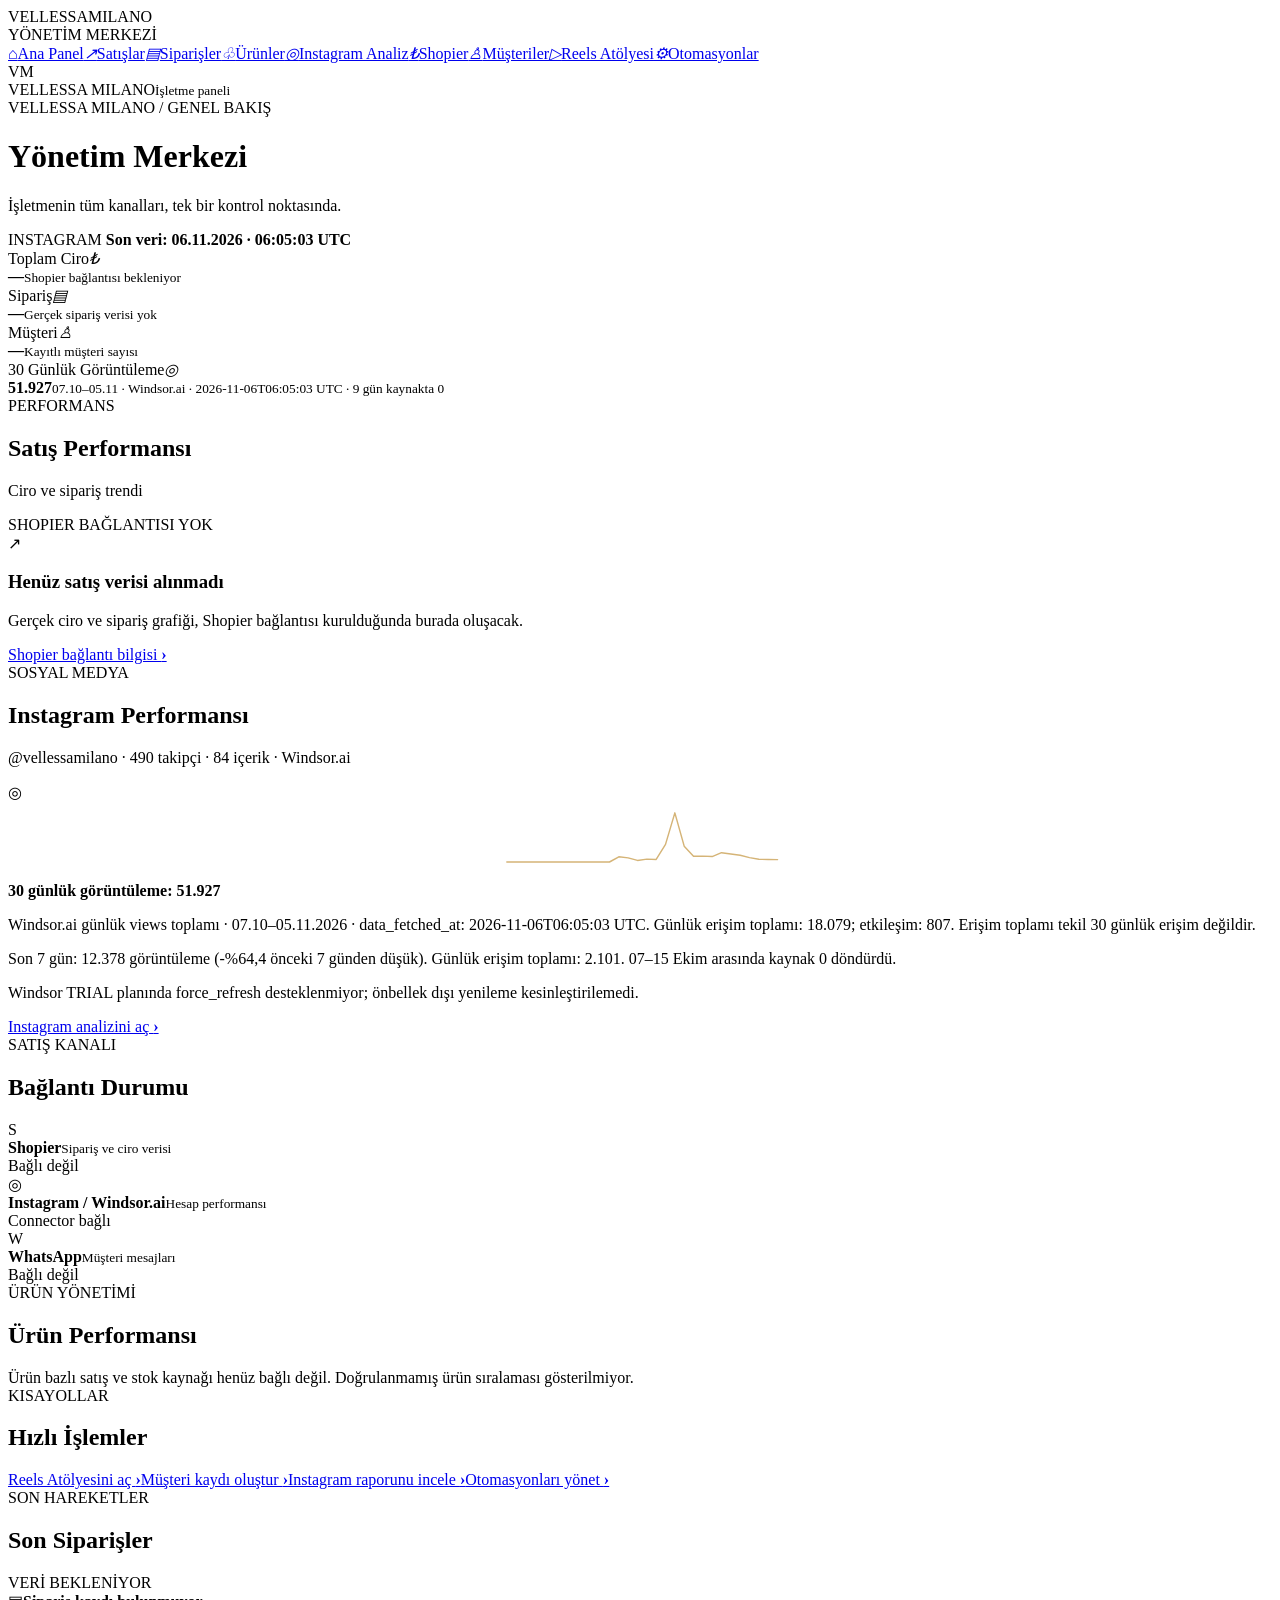
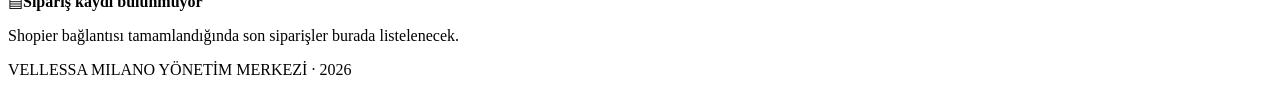
==== index.html @ 4fe494a6 "Instagram 30 günlük verileri ve ana panel grafiğini güncelle" ====
<!doctype html>
<html lang="tr"><head><meta charset="utf-8"><meta name="viewport" content="width=device-width,initial-scale=1"><title>Vellessa Milano | Yönetim Merkezi</title><link rel="stylesheet" href="/vellessa-yonetim-merkezi/styles.css?v=20261103-2"></head>
<body>
<aside class="sidebar"><div class="brand">VELLESSA<span>MILANO</span></div><div class="side-label">YÖNETİM MERKEZİ</div><nav>
<a class="active" href="index.html"><i>⌂</i>Ana Panel</a><a href="#sales"><i>↗</i>Satışlar</a><a href="#orders"><i>▤</i>Siparişler</a><a href="#products"><i>♧</i>Ürünler</a><a href="analytics.html"><i>◎</i>Instagram Analiz</a><a href="#shopier"><i>₺</i>Shopier</a><a href="musteri-takip.html"><i>♙</i>Müşteriler</a><a href="reels.html"><i>▷</i>Reels Atölyesi</a><a href="automation.html"><i>⚙</i>Otomasyonlar</a></nav><div class="sidebar-bottom"><div class="mini-mark">VM</div><span>VELLESSA MILANO<small>İşletme paneli</small></span></div></aside>
<main class="main"><header class="topbar"><div><div class="eyebrow">VELLESSA MILANO / GENEL BAKIŞ</div><h1>Yönetim Merkezi</h1><p>İşletmenin tüm kanalları, tek bir kontrol noktasında.</p></div><div class="date-pill"><span class="live-dot"></span> INSTAGRAM <b>Son veri: 06.11.2026 · 06:05:03 UTC</b></div></header>
<section class="metric-grid"><article class="metric"><div class="metric-head"><span>Toplam Ciro</span><i>₺</i></div><strong>—</strong><small>Shopier bağlantısı bekleniyor</small></article><article class="metric"><div class="metric-head"><span>Sipariş</span><i>▤</i></div><strong>—</strong><small>Gerçek sipariş verisi yok</small></article><article class="metric"><div class="metric-head"><span>Müşteri</span><i>♙</i></div><strong>—</strong><small>Kayıtlı müşteri sayısı</small></article><article class="metric"><div class="metric-head"><span>30 Günlük Görüntüleme</span><i>◎</i></div><strong>51.927</strong><small>07.10–05.11 · Windsor.ai · 2026-11-06T06:05:03 UTC · 9 gün kaynakta 0</small></article></section>
<section class="content-grid"><article class="surface sales-card" id="sales"><div class="surface-title"><div><span class="eyebrow">PERFORMANS</span><h2>Satış Performansı</h2><p>Ciro ve sipariş trendi</p></div><span class="tag">SHOPIER BAĞLANTISI YOK</span></div><div class="chart-empty"><div class="chart-icon">↗</div><h3>Henüz satış verisi alınmadı</h3><p>Gerçek ciro ve sipariş grafiği, Shopier bağlantısı kurulduğunda burada oluşacak.</p><a class="gold-button" href="#shopier">Shopier bağlantı bilgisi <b>›</b></a></div></article>
<article class="surface insta-card"><div class="surface-title"><div><span class="eyebrow">SOSYAL MEDYA</span><h2>Instagram Performansı</h2><p>@vellessamilano · 490 takipçi · 84 içerik · Windsor.ai</p></div><span class="insta-mark">◎</span></div><div class="insta-empty"><div class="sparkline-placeholder"><svg viewBox="0 0 800 210" role="img" aria-label="Son 30 gün günlük Instagram görüntüleme grafiği" style="width:100%;height:76px;overflow:visible"><polyline points="32.0,166.0 57.8,166.0 83.6,166.0 109.4,166.0 135.2,166.0 161.0,166.0 186.8,166.0 212.6,166.0 238.3,166.0 264.1,166.0 289.9,166.0 315.7,165.8 341.5,151.3 367.3,154.4 393.1,161.4 418.9,157.9 444.7,158.7 470.5,117.2 496.3,30.0 522.1,122.0 547.9,149.8 573.7,149.6 599.4,150.8 625.2,140.1 651.0,143.6 676.8,147.1 702.6,153.8 728.4,158.4 754.2,158.7 780.0,159.2" fill="none" stroke="#d5b477" stroke-width="4" stroke-linecap="round" stroke-linejoin="round"/></svg></div><strong>30 günlük görüntüleme: 51.927</strong><p>Windsor.ai günlük views toplamı · 07.10–05.11.2026 · data_fetched_at: 2026-11-06T06:05:03 UTC. Günlük erişim toplamı: 18.079; etkileşim: 807. Erişim toplamı tekil 30 günlük erişim değildir.</p><p>Son 7 gün: 12.378 görüntüleme (-%64,4 önceki 7 günden düşük). Günlük erişim toplamı: 2.101. 07–15 Ekim arasında kaynak 0 döndürdü.</p><p>Windsor TRIAL planında force_refresh desteklenmiyor; önbellek dışı yenileme kesinleştirilemedi.</p><a href="analytics.html">Instagram analizini aç <b>›</b></a></div></article></section>
<section class="lower-grid"><article class="surface" id="shopier"><div class="surface-title"><div><span class="eyebrow">SATIŞ KANALI</span><h2>Bağlantı Durumu</h2></div></div><div class="connection-row"><span class="channel-icon">S</span><div><b>Shopier</b><small>Sipariş ve ciro verisi</small></div><span class="status pending">Bağlı değil</span></div><div class="connection-row"><span class="channel-icon instagram">◎</span><div><b>Instagram / Windsor.ai</b><small>Hesap performansı</small></div><span class="status connected">Connector bağlı</span></div><div class="connection-row"><span class="channel-icon">W</span><div><b>WhatsApp</b><small>Müşteri mesajları</small></div><span class="status pending">Bağlı değil</span></div></article>
<article class="surface" id="products"><div class="surface-title"><div><span class="eyebrow">ÜRÜN YÖNETİMİ</span><h2>Ürün Performansı</h2></div></div><div class="empty-inline">Ürün bazlı satış ve stok kaynağı henüz bağlı değil. Doğrulanmamış ürün sıralaması gösterilmiyor.</div></article>
<article class="surface quick-actions"><div class="surface-title"><div><span class="eyebrow">KISAYOLLAR</span><h2>Hızlı İşlemler</h2></div></div><a href="reels.html">Reels Atölyesini aç <b>›</b></a><a href="musteri-takip.html">Müşteri kaydı oluştur <b>›</b></a><a href="analytics.html">Instagram raporunu incele <b>›</b></a><a href="automation.html">Otomasyonları yönet <b>›</b></a></article></section>
<section class="surface orders" id="orders"><div class="surface-title"><div><span class="eyebrow">SON HAREKETLER</span><h2>Son Siparişler</h2></div><span class="tag">VERİ BEKLENİYOR</span></div><div class="orders-empty"><span>▤</span><b>Sipariş kaydı bulunmuyor</b><p>Shopier bağlantısı tamamlandığında son siparişler burada listelenecek.</p></div></section>
<footer>VELLESSA MILANO <span>YÖNETİM MERKEZİ · 2026</span></footer></main></body></html>
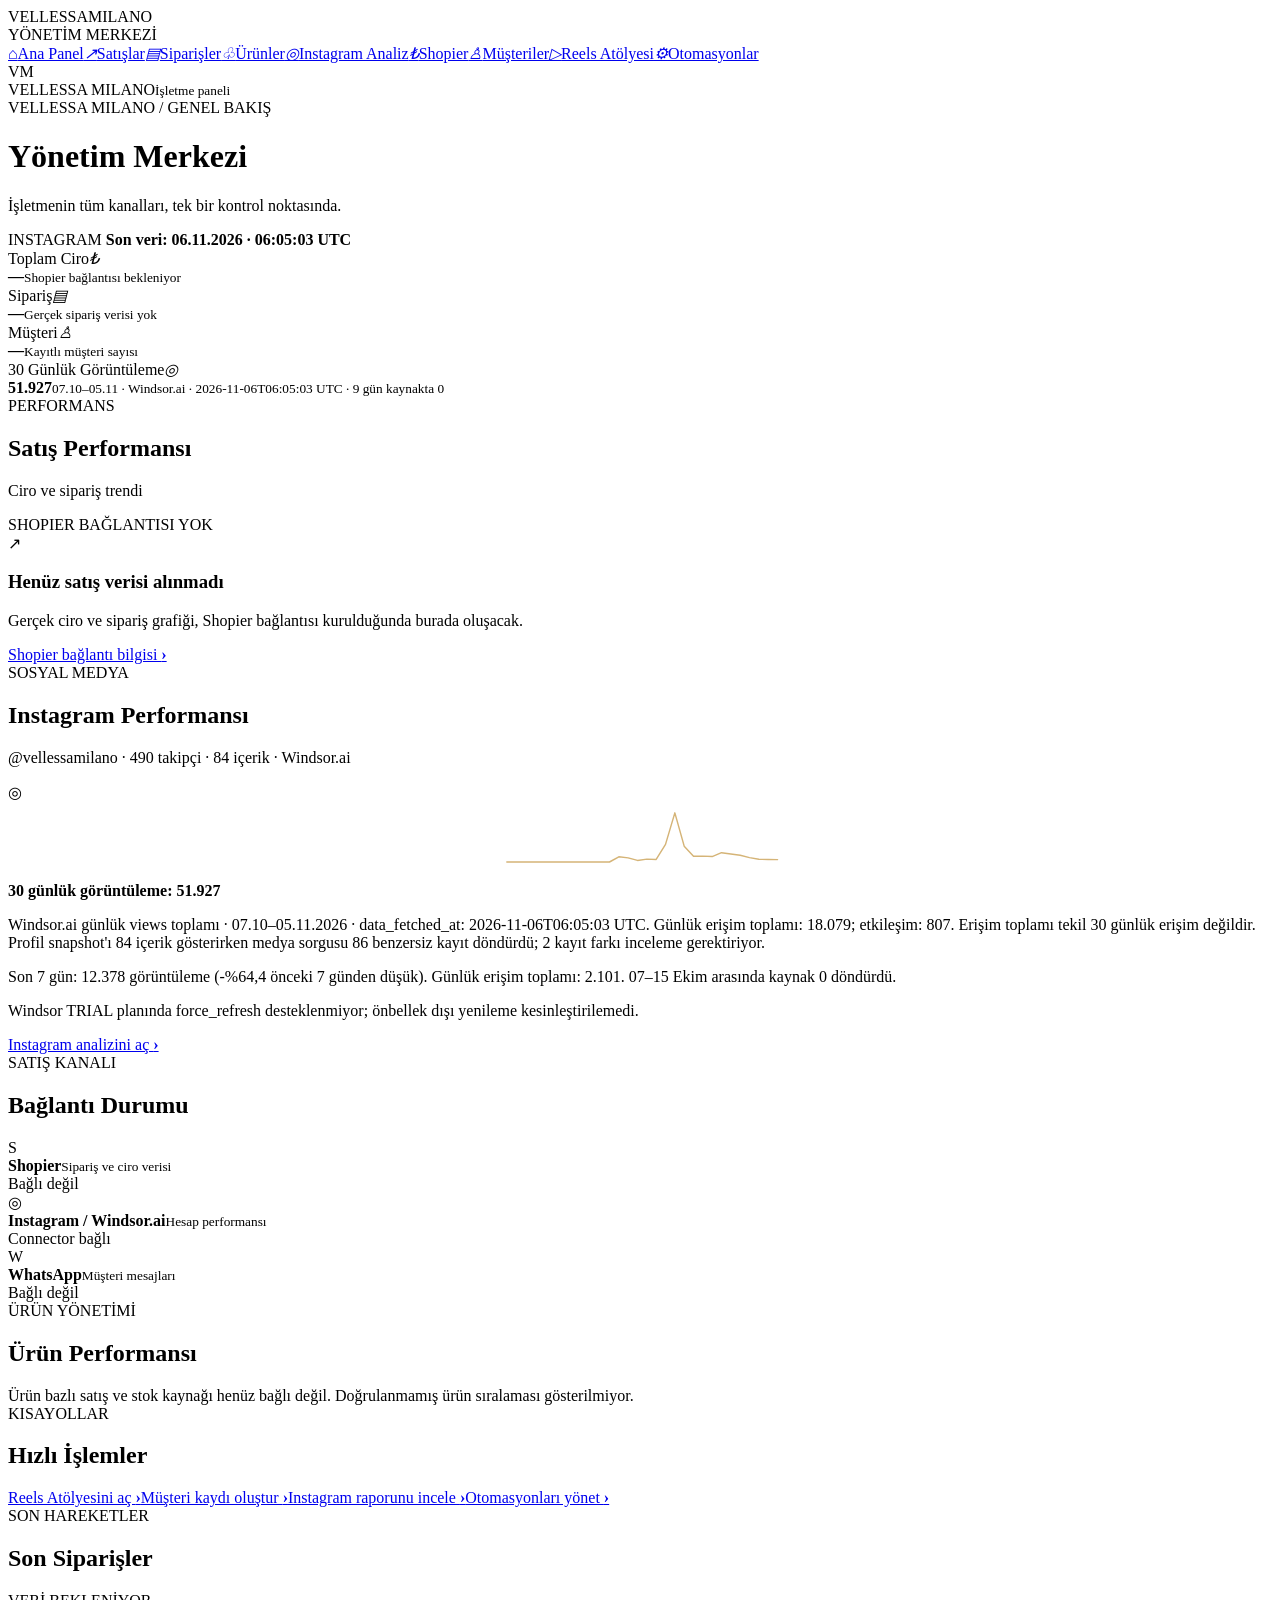
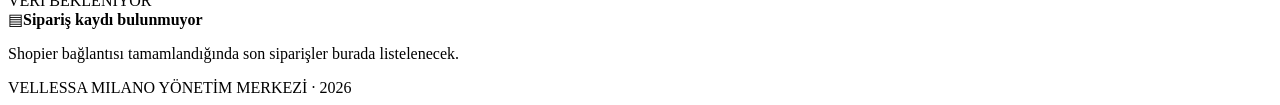
==== commit 1bd11833: "Panelde Instagram medya kapsamı uyarısını ekle" ====
--- a/index.html
+++ b/index.html
@@ -6,7 +6,7 @@
 <main class="main"><header class="topbar"><div><div class="eyebrow">VELLESSA MILANO / GENEL BAKIŞ</div><h1>Yönetim Merkezi</h1><p>İşletmenin tüm kanalları, tek bir kontrol noktasında.</p></div><div class="date-pill"><span class="live-dot"></span> INSTAGRAM <b>Son veri: 06.11.2026 · 06:05:03 UTC</b></div></header>
 <section class="metric-grid"><article class="metric"><div class="metric-head"><span>Toplam Ciro</span><i>₺</i></div><strong>—</strong><small>Shopier bağlantısı bekleniyor</small></article><article class="metric"><div class="metric-head"><span>Sipariş</span><i>▤</i></div><strong>—</strong><small>Gerçek sipariş verisi yok</small></article><article class="metric"><div class="metric-head"><span>Müşteri</span><i>♙</i></div><strong>—</strong><small>Kayıtlı müşteri sayısı</small></article><article class="metric"><div class="metric-head"><span>30 Günlük Görüntüleme</span><i>◎</i></div><strong>51.927</strong><small>07.10–05.11 · Windsor.ai · 2026-11-06T06:05:03 UTC · 9 gün kaynakta 0</small></article></section>
 <section class="content-grid"><article class="surface sales-card" id="sales"><div class="surface-title"><div><span class="eyebrow">PERFORMANS</span><h2>Satış Performansı</h2><p>Ciro ve sipariş trendi</p></div><span class="tag">SHOPIER BAĞLANTISI YOK</span></div><div class="chart-empty"><div class="chart-icon">↗</div><h3>Henüz satış verisi alınmadı</h3><p>Gerçek ciro ve sipariş grafiği, Shopier bağlantısı kurulduğunda burada oluşacak.</p><a class="gold-button" href="#shopier">Shopier bağlantı bilgisi <b>›</b></a></div></article>
-<article class="surface insta-card"><div class="surface-title"><div><span class="eyebrow">SOSYAL MEDYA</span><h2>Instagram Performansı</h2><p>@vellessamilano · 490 takipçi · 84 içerik · Windsor.ai</p></div><span class="insta-mark">◎</span></div><div class="insta-empty"><div class="sparkline-placeholder"><svg viewBox="0 0 800 210" role="img" aria-label="Son 30 gün günlük Instagram görüntüleme grafiği" style="width:100%;height:76px;overflow:visible"><polyline points="32.0,166.0 57.8,166.0 83.6,166.0 109.4,166.0 135.2,166.0 161.0,166.0 186.8,166.0 212.6,166.0 238.3,166.0 264.1,166.0 289.9,166.0 315.7,165.8 341.5,151.3 367.3,154.4 393.1,161.4 418.9,157.9 444.7,158.7 470.5,117.2 496.3,30.0 522.1,122.0 547.9,149.8 573.7,149.6 599.4,150.8 625.2,140.1 651.0,143.6 676.8,147.1 702.6,153.8 728.4,158.4 754.2,158.7 780.0,159.2" fill="none" stroke="#d5b477" stroke-width="4" stroke-linecap="round" stroke-linejoin="round"/></svg></div><strong>30 günlük görüntüleme: 51.927</strong><p>Windsor.ai günlük views toplamı · 07.10–05.11.2026 · data_fetched_at: 2026-11-06T06:05:03 UTC. Günlük erişim toplamı: 18.079; etkileşim: 807. Erişim toplamı tekil 30 günlük erişim değildir.</p><p>Son 7 gün: 12.378 görüntüleme (-%64,4 önceki 7 günden düşük). Günlük erişim toplamı: 2.101. 07–15 Ekim arasında kaynak 0 döndürdü.</p><p>Windsor TRIAL planında force_refresh desteklenmiyor; önbellek dışı yenileme kesinleştirilemedi.</p><a href="analytics.html">Instagram analizini aç <b>›</b></a></div></article></section>
+<article class="surface insta-card"><div class="surface-title"><div><span class="eyebrow">SOSYAL MEDYA</span><h2>Instagram Performansı</h2><p>@vellessamilano · 490 takipçi · 84 içerik · Windsor.ai</p></div><span class="insta-mark">◎</span></div><div class="insta-empty"><div class="sparkline-placeholder"><svg viewBox="0 0 800 210" role="img" aria-label="Son 30 gün günlük Instagram görüntüleme grafiği" style="width:100%;height:76px;overflow:visible"><polyline points="32.0,166.0 57.8,166.0 83.6,166.0 109.4,166.0 135.2,166.0 161.0,166.0 186.8,166.0 212.6,166.0 238.3,166.0 264.1,166.0 289.9,166.0 315.7,165.8 341.5,151.3 367.3,154.4 393.1,161.4 418.9,157.9 444.7,158.7 470.5,117.2 496.3,30.0 522.1,122.0 547.9,149.8 573.7,149.6 599.4,150.8 625.2,140.1 651.0,143.6 676.8,147.1 702.6,153.8 728.4,158.4 754.2,158.7 780.0,159.2" fill="none" stroke="#d5b477" stroke-width="4" stroke-linecap="round" stroke-linejoin="round"/></svg></div><strong>30 günlük görüntüleme: 51.927</strong><p>Windsor.ai günlük views toplamı · 07.10–05.11.2026 · data_fetched_at: 2026-11-06T06:05:03 UTC. Günlük erişim toplamı: 18.079; etkileşim: 807. Erişim toplamı tekil 30 günlük erişim değildir. Profil snapshot'ı 84 içerik gösterirken medya sorgusu 86 benzersiz kayıt döndürdü; 2 kayıt farkı inceleme gerektiriyor.</p><p>Son 7 gün: 12.378 görüntüleme (-%64,4 önceki 7 günden düşük). Günlük erişim toplamı: 2.101. 07–15 Ekim arasında kaynak 0 döndürdü.</p><p>Windsor TRIAL planında force_refresh desteklenmiyor; önbellek dışı yenileme kesinleştirilemedi.</p><a href="analytics.html">Instagram analizini aç <b>›</b></a></div></article></section>
 <section class="lower-grid"><article class="surface" id="shopier"><div class="surface-title"><div><span class="eyebrow">SATIŞ KANALI</span><h2>Bağlantı Durumu</h2></div></div><div class="connection-row"><span class="channel-icon">S</span><div><b>Shopier</b><small>Sipariş ve ciro verisi</small></div><span class="status pending">Bağlı değil</span></div><div class="connection-row"><span class="channel-icon instagram">◎</span><div><b>Instagram / Windsor.ai</b><small>Hesap performansı</small></div><span class="status connected">Connector bağlı</span></div><div class="connection-row"><span class="channel-icon">W</span><div><b>WhatsApp</b><small>Müşteri mesajları</small></div><span class="status pending">Bağlı değil</span></div></article>
 <article class="surface" id="products"><div class="surface-title"><div><span class="eyebrow">ÜRÜN YÖNETİMİ</span><h2>Ürün Performansı</h2></div></div><div class="empty-inline">Ürün bazlı satış ve stok kaynağı henüz bağlı değil. Doğrulanmamış ürün sıralaması gösterilmiyor.</div></article>
 <article class="surface quick-actions"><div class="surface-title"><div><span class="eyebrow">KISAYOLLAR</span><h2>Hızlı İşlemler</h2></div></div><a href="reels.html">Reels Atölyesini aç <b>›</b></a><a href="musteri-takip.html">Müşteri kaydı oluştur <b>›</b></a><a href="analytics.html">Instagram raporunu incele <b>›</b></a><a href="automation.html">Otomasyonları yönet <b>›</b></a></article></section>
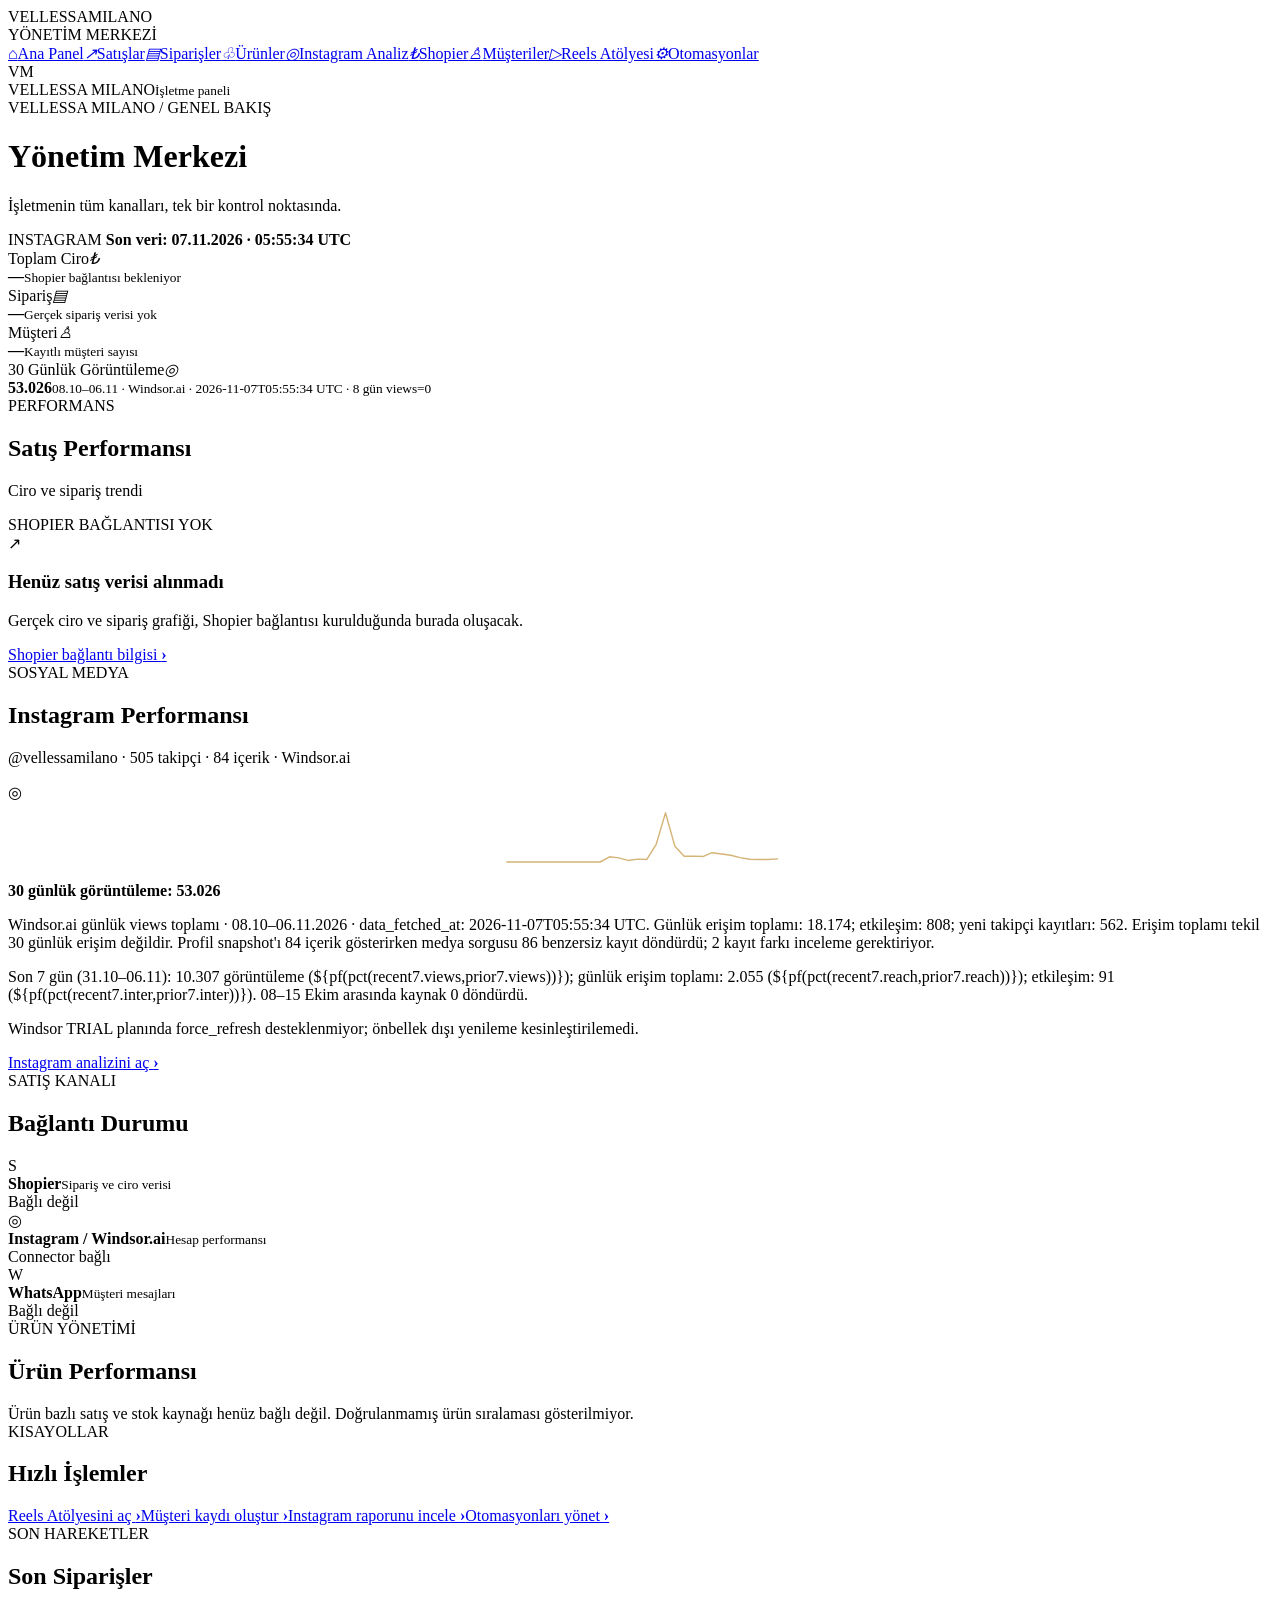
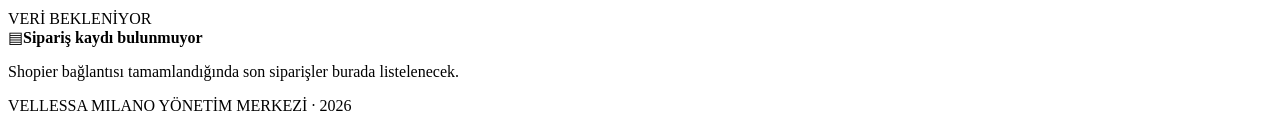
==== commit e6762187: "Güncelle Instagram 30 günlük gerçek seri ve KPI 2026-11-07" ====
--- a/index.html
+++ b/index.html
@@ -3,10 +3,10 @@
 <body>
 <aside class="sidebar"><div class="brand">VELLESSA<span>MILANO</span></div><div class="side-label">YÖNETİM MERKEZİ</div><nav>
 <a class="active" href="index.html"><i>⌂</i>Ana Panel</a><a href="#sales"><i>↗</i>Satışlar</a><a href="#orders"><i>▤</i>Siparişler</a><a href="#products"><i>♧</i>Ürünler</a><a href="analytics.html"><i>◎</i>Instagram Analiz</a><a href="#shopier"><i>₺</i>Shopier</a><a href="musteri-takip.html"><i>♙</i>Müşteriler</a><a href="reels.html"><i>▷</i>Reels Atölyesi</a><a href="automation.html"><i>⚙</i>Otomasyonlar</a></nav><div class="sidebar-bottom"><div class="mini-mark">VM</div><span>VELLESSA MILANO<small>İşletme paneli</small></span></div></aside>
-<main class="main"><header class="topbar"><div><div class="eyebrow">VELLESSA MILANO / GENEL BAKIŞ</div><h1>Yönetim Merkezi</h1><p>İşletmenin tüm kanalları, tek bir kontrol noktasında.</p></div><div class="date-pill"><span class="live-dot"></span> INSTAGRAM <b>Son veri: 06.11.2026 · 06:05:03 UTC</b></div></header>
-<section class="metric-grid"><article class="metric"><div class="metric-head"><span>Toplam Ciro</span><i>₺</i></div><strong>—</strong><small>Shopier bağlantısı bekleniyor</small></article><article class="metric"><div class="metric-head"><span>Sipariş</span><i>▤</i></div><strong>—</strong><small>Gerçek sipariş verisi yok</small></article><article class="metric"><div class="metric-head"><span>Müşteri</span><i>♙</i></div><strong>—</strong><small>Kayıtlı müşteri sayısı</small></article><article class="metric"><div class="metric-head"><span>30 Günlük Görüntüleme</span><i>◎</i></div><strong>51.927</strong><small>07.10–05.11 · Windsor.ai · 2026-11-06T06:05:03 UTC · 9 gün kaynakta 0</small></article></section>
+<main class="main"><header class="topbar"><div><div class="eyebrow">VELLESSA MILANO / GENEL BAKIŞ</div><h1>Yönetim Merkezi</h1><p>İşletmenin tüm kanalları, tek bir kontrol noktasında.</p></div><div class="date-pill"><span class="live-dot"></span> INSTAGRAM <b>Son veri: 07.11.2026 · 05:55:34 UTC</b></div></header>
+<section class="metric-grid"><article class="metric"><div class="metric-head"><span>Toplam Ciro</span><i>₺</i></div><strong>—</strong><small>Shopier bağlantısı bekleniyor</small></article><article class="metric"><div class="metric-head"><span>Sipariş</span><i>▤</i></div><strong>—</strong><small>Gerçek sipariş verisi yok</small></article><article class="metric"><div class="metric-head"><span>Müşteri</span><i>♙</i></div><strong>—</strong><small>Kayıtlı müşteri sayısı</small></article><article class="metric"><div class="metric-head"><span>30 Günlük Görüntüleme</span><i>◎</i></div><strong>53.026</strong><small>08.10–06.11 · Windsor.ai · 2026-11-07T05:55:34 UTC · 8 gün views=0</small></article></section>
 <section class="content-grid"><article class="surface sales-card" id="sales"><div class="surface-title"><div><span class="eyebrow">PERFORMANS</span><h2>Satış Performansı</h2><p>Ciro ve sipariş trendi</p></div><span class="tag">SHOPIER BAĞLANTISI YOK</span></div><div class="chart-empty"><div class="chart-icon">↗</div><h3>Henüz satış verisi alınmadı</h3><p>Gerçek ciro ve sipariş grafiği, Shopier bağlantısı kurulduğunda burada oluşacak.</p><a class="gold-button" href="#shopier">Shopier bağlantı bilgisi <b>›</b></a></div></article>
-<article class="surface insta-card"><div class="surface-title"><div><span class="eyebrow">SOSYAL MEDYA</span><h2>Instagram Performansı</h2><p>@vellessamilano · 490 takipçi · 84 içerik · Windsor.ai</p></div><span class="insta-mark">◎</span></div><div class="insta-empty"><div class="sparkline-placeholder"><svg viewBox="0 0 800 210" role="img" aria-label="Son 30 gün günlük Instagram görüntüleme grafiği" style="width:100%;height:76px;overflow:visible"><polyline points="32.0,166.0 57.8,166.0 83.6,166.0 109.4,166.0 135.2,166.0 161.0,166.0 186.8,166.0 212.6,166.0 238.3,166.0 264.1,166.0 289.9,166.0 315.7,165.8 341.5,151.3 367.3,154.4 393.1,161.4 418.9,157.9 444.7,158.7 470.5,117.2 496.3,30.0 522.1,122.0 547.9,149.8 573.7,149.6 599.4,150.8 625.2,140.1 651.0,143.6 676.8,147.1 702.6,153.8 728.4,158.4 754.2,158.7 780.0,159.2" fill="none" stroke="#d5b477" stroke-width="4" stroke-linecap="round" stroke-linejoin="round"/></svg></div><strong>30 günlük görüntüleme: 51.927</strong><p>Windsor.ai günlük views toplamı · 07.10–05.11.2026 · data_fetched_at: 2026-11-06T06:05:03 UTC. Günlük erişim toplamı: 18.079; etkileşim: 807. Erişim toplamı tekil 30 günlük erişim değildir. Profil snapshot'ı 84 içerik gösterirken medya sorgusu 86 benzersiz kayıt döndürdü; 2 kayıt farkı inceleme gerektiriyor.</p><p>Son 7 gün: 12.378 görüntüleme (-%64,4 önceki 7 günden düşük). Günlük erişim toplamı: 2.101. 07–15 Ekim arasında kaynak 0 döndürdü.</p><p>Windsor TRIAL planında force_refresh desteklenmiyor; önbellek dışı yenileme kesinleştirilemedi.</p><a href="analytics.html">Instagram analizini aç <b>›</b></a></div></article></section>
+<article class="surface insta-card"><div class="surface-title"><div><span class="eyebrow">SOSYAL MEDYA</span><h2>Instagram Performansı</h2><p>@vellessamilano · 505 takipçi · 84 içerik · Windsor.ai</p></div><span class="insta-mark">◎</span></div><div class="insta-empty"><div class="sparkline-placeholder"><svg viewBox="0 0 800 210" role="img" aria-label="Son 30 gün günlük Instagram görüntüleme grafiği" style="width:100%;height:76px;overflow:visible"><polyline points="32.0,166.0 57.8,166.0 83.6,166.0 109.4,166.0 135.2,166.0 161.0,166.0 186.8,166.0 212.6,166.0 238.3,166.0 264.1,166.0 289.9,165.8 315.7,151.3 341.5,154.4 367.3,161.4 393.1,157.9 418.9,158.7 444.7,117.2 470.5,30.0 496.3,122.0 522.1,149.8 547.9,149.6 573.7,150.8 599.4,140.1 625.2,143.6 651.0,147.1 676.8,153.8 702.6,158.4 728.4,158.7 754.2,159.0 780.0,157.2" fill="none" stroke="#d5b477" stroke-width="4" stroke-linecap="round" stroke-linejoin="round"/></svg></div><strong>30 günlük görüntüleme: 53.026</strong><p>Windsor.ai günlük views toplamı · 08.10–06.11.2026 · data_fetched_at: 2026-11-07T05:55:34 UTC. Günlük erişim toplamı: 18.174; etkileşim: 808; yeni takipçi kayıtları: 562. Erişim toplamı tekil 30 günlük erişim değildir. Profil snapshot'ı 84 içerik gösterirken medya sorgusu 86 benzersiz kayıt döndürdü; 2 kayıt farkı inceleme gerektiriyor.</p><p>Son 7 gün (31.10–06.11): 10.307 görüntüleme (${pf(pct(recent7.views,prior7.views))}); günlük erişim toplamı: 2.055 (${pf(pct(recent7.reach,prior7.reach))}); etkileşim: 91 (${pf(pct(recent7.inter,prior7.inter))}). 08–15 Ekim arasında kaynak 0 döndürdü.</p><p>Windsor TRIAL planında force_refresh desteklenmiyor; önbellek dışı yenileme kesinleştirilemedi.</p><a href="analytics.html">Instagram analizini aç <b>›</b></a></div></article></section>
 <section class="lower-grid"><article class="surface" id="shopier"><div class="surface-title"><div><span class="eyebrow">SATIŞ KANALI</span><h2>Bağlantı Durumu</h2></div></div><div class="connection-row"><span class="channel-icon">S</span><div><b>Shopier</b><small>Sipariş ve ciro verisi</small></div><span class="status pending">Bağlı değil</span></div><div class="connection-row"><span class="channel-icon instagram">◎</span><div><b>Instagram / Windsor.ai</b><small>Hesap performansı</small></div><span class="status connected">Connector bağlı</span></div><div class="connection-row"><span class="channel-icon">W</span><div><b>WhatsApp</b><small>Müşteri mesajları</small></div><span class="status pending">Bağlı değil</span></div></article>
 <article class="surface" id="products"><div class="surface-title"><div><span class="eyebrow">ÜRÜN YÖNETİMİ</span><h2>Ürün Performansı</h2></div></div><div class="empty-inline">Ürün bazlı satış ve stok kaynağı henüz bağlı değil. Doğrulanmamış ürün sıralaması gösterilmiyor.</div></article>
 <article class="surface quick-actions"><div class="surface-title"><div><span class="eyebrow">KISAYOLLAR</span><h2>Hızlı İşlemler</h2></div></div><a href="reels.html">Reels Atölyesini aç <b>›</b></a><a href="musteri-takip.html">Müşteri kaydı oluştur <b>›</b></a><a href="analytics.html">Instagram raporunu incele <b>›</b></a><a href="automation.html">Otomasyonları yönet <b>›</b></a></article></section>
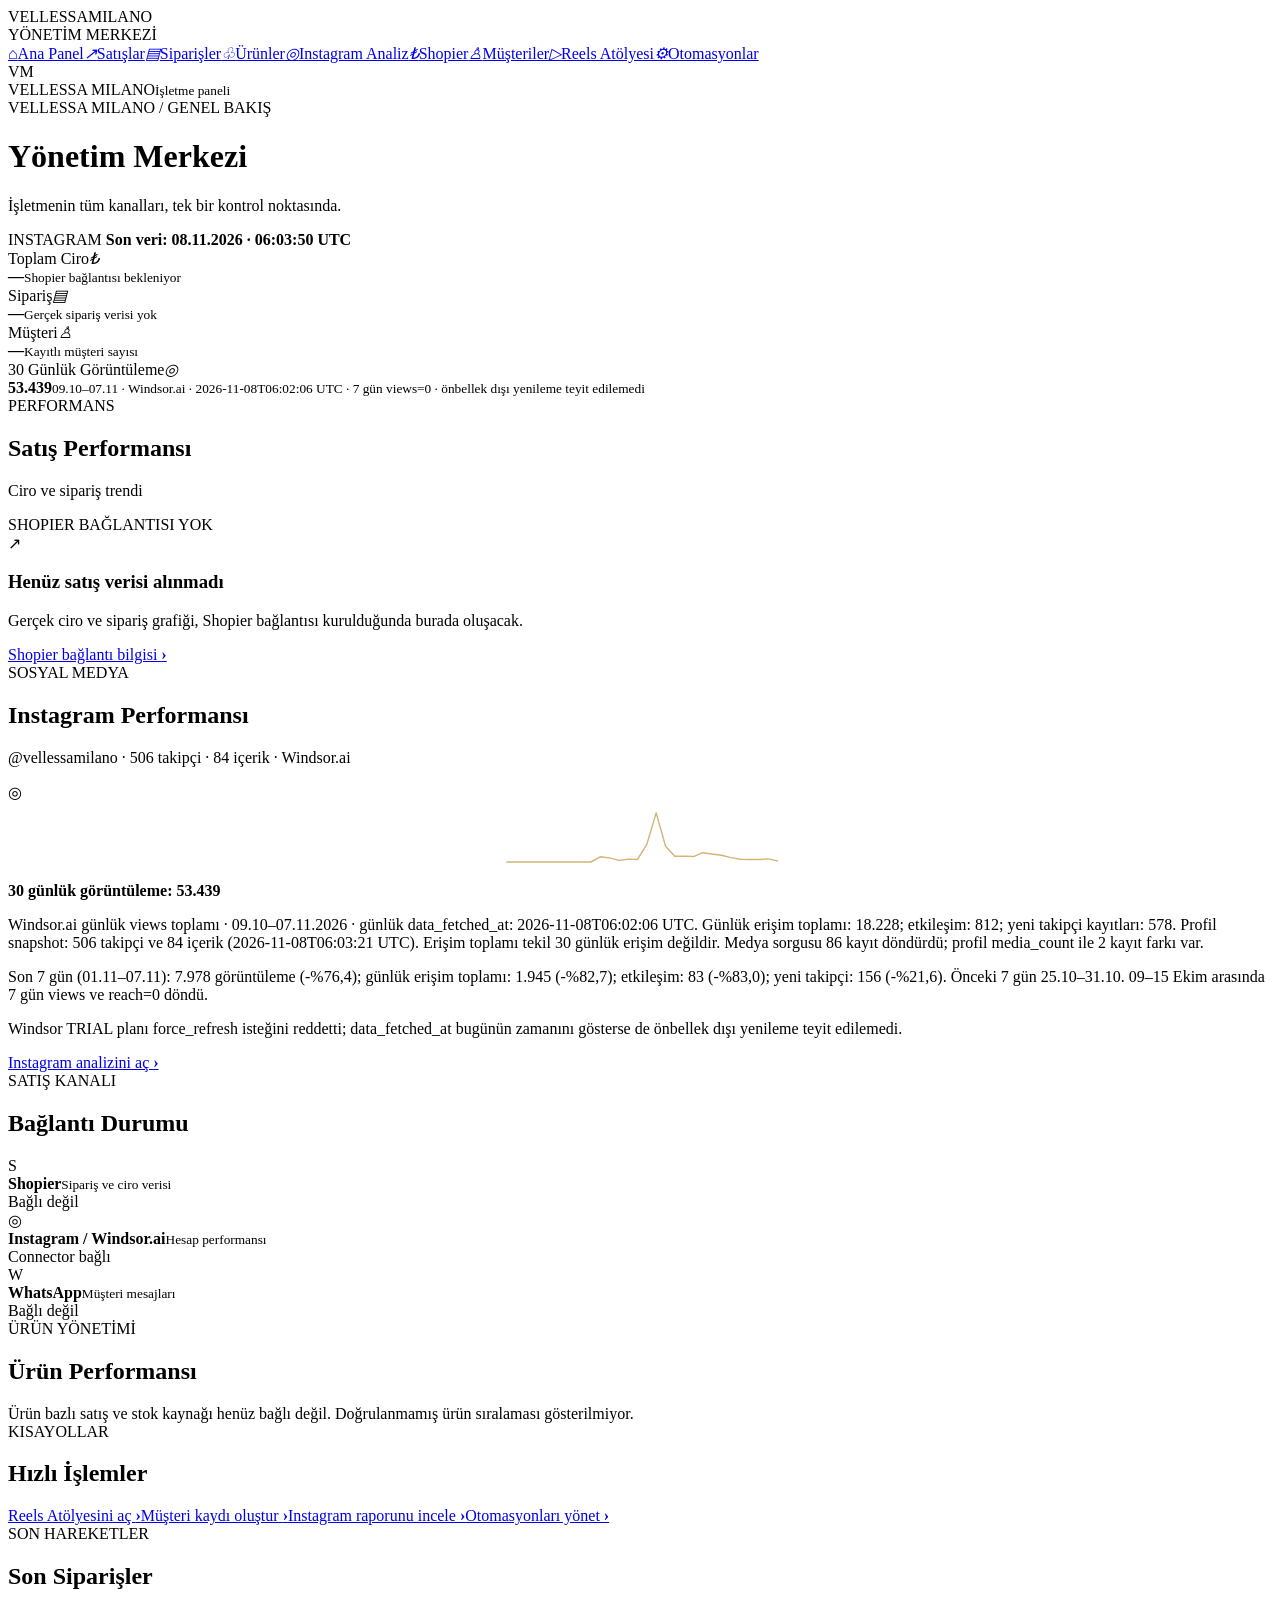
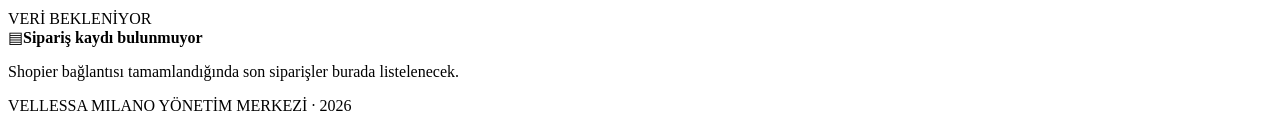
==== commit 4d8c67ef: "Instagram 30 günlük views KPI ve grafiğini 8 Kasım verisiyle güncelle" ====
--- a/index.html
+++ b/index.html
@@ -3,10 +3,10 @@
 <body>
 <aside class="sidebar"><div class="brand">VELLESSA<span>MILANO</span></div><div class="side-label">YÖNETİM MERKEZİ</div><nav>
 <a class="active" href="index.html"><i>⌂</i>Ana Panel</a><a href="#sales"><i>↗</i>Satışlar</a><a href="#orders"><i>▤</i>Siparişler</a><a href="#products"><i>♧</i>Ürünler</a><a href="analytics.html"><i>◎</i>Instagram Analiz</a><a href="#shopier"><i>₺</i>Shopier</a><a href="musteri-takip.html"><i>♙</i>Müşteriler</a><a href="reels.html"><i>▷</i>Reels Atölyesi</a><a href="automation.html"><i>⚙</i>Otomasyonlar</a></nav><div class="sidebar-bottom"><div class="mini-mark">VM</div><span>VELLESSA MILANO<small>İşletme paneli</small></span></div></aside>
-<main class="main"><header class="topbar"><div><div class="eyebrow">VELLESSA MILANO / GENEL BAKIŞ</div><h1>Yönetim Merkezi</h1><p>İşletmenin tüm kanalları, tek bir kontrol noktasında.</p></div><div class="date-pill"><span class="live-dot"></span> INSTAGRAM <b>Son veri: 07.11.2026 · 05:55:34 UTC</b></div></header>
-<section class="metric-grid"><article class="metric"><div class="metric-head"><span>Toplam Ciro</span><i>₺</i></div><strong>—</strong><small>Shopier bağlantısı bekleniyor</small></article><article class="metric"><div class="metric-head"><span>Sipariş</span><i>▤</i></div><strong>—</strong><small>Gerçek sipariş verisi yok</small></article><article class="metric"><div class="metric-head"><span>Müşteri</span><i>♙</i></div><strong>—</strong><small>Kayıtlı müşteri sayısı</small></article><article class="metric"><div class="metric-head"><span>30 Günlük Görüntüleme</span><i>◎</i></div><strong>53.026</strong><small>08.10–06.11 · Windsor.ai · 2026-11-07T05:55:34 UTC · 8 gün views=0</small></article></section>
+<main class="main"><header class="topbar"><div><div class="eyebrow">VELLESSA MILANO / GENEL BAKIŞ</div><h1>Yönetim Merkezi</h1><p>İşletmenin tüm kanalları, tek bir kontrol noktasında.</p></div><div class="date-pill"><span class="live-dot"></span> INSTAGRAM <b>Son veri: 08.11.2026 · 06:03:50 UTC</b></div></header>
+<section class="metric-grid"><article class="metric"><div class="metric-head"><span>Toplam Ciro</span><i>₺</i></div><strong>—</strong><small>Shopier bağlantısı bekleniyor</small></article><article class="metric"><div class="metric-head"><span>Sipariş</span><i>▤</i></div><strong>—</strong><small>Gerçek sipariş verisi yok</small></article><article class="metric"><div class="metric-head"><span>Müşteri</span><i>♙</i></div><strong>—</strong><small>Kayıtlı müşteri sayısı</small></article><article class="metric"><div class="metric-head"><span>30 Günlük Görüntüleme</span><i>◎</i></div><strong>53.439</strong><small>09.10–07.11 · Windsor.ai · 2026-11-08T06:02:06 UTC · 7 gün views=0 · önbellek dışı yenileme teyit edilemedi</small></article></section>
 <section class="content-grid"><article class="surface sales-card" id="sales"><div class="surface-title"><div><span class="eyebrow">PERFORMANS</span><h2>Satış Performansı</h2><p>Ciro ve sipariş trendi</p></div><span class="tag">SHOPIER BAĞLANTISI YOK</span></div><div class="chart-empty"><div class="chart-icon">↗</div><h3>Henüz satış verisi alınmadı</h3><p>Gerçek ciro ve sipariş grafiği, Shopier bağlantısı kurulduğunda burada oluşacak.</p><a class="gold-button" href="#shopier">Shopier bağlantı bilgisi <b>›</b></a></div></article>
-<article class="surface insta-card"><div class="surface-title"><div><span class="eyebrow">SOSYAL MEDYA</span><h2>Instagram Performansı</h2><p>@vellessamilano · 505 takipçi · 84 içerik · Windsor.ai</p></div><span class="insta-mark">◎</span></div><div class="insta-empty"><div class="sparkline-placeholder"><svg viewBox="0 0 800 210" role="img" aria-label="Son 30 gün günlük Instagram görüntüleme grafiği" style="width:100%;height:76px;overflow:visible"><polyline points="32.0,166.0 57.8,166.0 83.6,166.0 109.4,166.0 135.2,166.0 161.0,166.0 186.8,166.0 212.6,166.0 238.3,166.0 264.1,166.0 289.9,165.8 315.7,151.3 341.5,154.4 367.3,161.4 393.1,157.9 418.9,158.7 444.7,117.2 470.5,30.0 496.3,122.0 522.1,149.8 547.9,149.6 573.7,150.8 599.4,140.1 625.2,143.6 651.0,147.1 676.8,153.8 702.6,158.4 728.4,158.7 754.2,159.0 780.0,157.2" fill="none" stroke="#d5b477" stroke-width="4" stroke-linecap="round" stroke-linejoin="round"/></svg></div><strong>30 günlük görüntüleme: 53.026</strong><p>Windsor.ai günlük views toplamı · 08.10–06.11.2026 · data_fetched_at: 2026-11-07T05:55:34 UTC. Günlük erişim toplamı: 18.174; etkileşim: 808; yeni takipçi kayıtları: 562. Erişim toplamı tekil 30 günlük erişim değildir. Profil snapshot'ı 84 içerik gösterirken medya sorgusu 86 benzersiz kayıt döndürdü; 2 kayıt farkı inceleme gerektiriyor.</p><p>Son 7 gün (31.10–06.11): 10.307 görüntüleme (${pf(pct(recent7.views,prior7.views))}); günlük erişim toplamı: 2.055 (${pf(pct(recent7.reach,prior7.reach))}); etkileşim: 91 (${pf(pct(recent7.inter,prior7.inter))}). 08–15 Ekim arasında kaynak 0 döndürdü.</p><p>Windsor TRIAL planında force_refresh desteklenmiyor; önbellek dışı yenileme kesinleştirilemedi.</p><a href="analytics.html">Instagram analizini aç <b>›</b></a></div></article></section>
+<article class="surface insta-card"><div class="surface-title"><div><span class="eyebrow">SOSYAL MEDYA</span><h2>Instagram Performansı</h2><p>@vellessamilano · 506 takipçi · 84 içerik · Windsor.ai</p></div><span class="insta-mark">◎</span></div><div class="insta-empty"><div class="sparkline-placeholder"><svg viewBox="0 0 800 210" role="img" aria-label="Son 30 gün günlük Instagram görüntüleme grafiği" style="width:100%;height:76px;overflow:visible"><polyline points="32.0,166.0 57.8,166.0 83.6,166.0 109.4,166.0 135.2,166.0 161.0,166.0 186.8,166.0 212.6,166.0 238.3,166.0 264.1,165.8 289.9,151.3 315.7,154.4 341.5,161.4 367.3,157.9 393.1,158.7 418.9,117.2 444.7,30.0 470.5,122.0 496.3,149.8 522.1,149.6 547.9,150.8 573.7,140.1 599.4,143.6 625.2,147.1 651.0,153.8 676.8,158.4 702.6,158.7 728.4,159.0 754.2,157.2 780.0,162.7" fill="none" stroke="#d5b477" stroke-width="4" stroke-linecap="round" stroke-linejoin="round"/></svg></div><strong>30 günlük görüntüleme: 53.439</strong><p>Windsor.ai günlük views toplamı · 09.10–07.11.2026 · günlük data_fetched_at: 2026-11-08T06:02:06 UTC. Günlük erişim toplamı: 18.228; etkileşim: 812; yeni takipçi kayıtları: 578. Profil snapshot: 506 takipçi ve 84 içerik (2026-11-08T06:03:21 UTC). Erişim toplamı tekil 30 günlük erişim değildir. Medya sorgusu 86 kayıt döndürdü; profil media_count ile 2 kayıt farkı var.</p><p>Son 7 gün (01.11–07.11): 7.978 görüntüleme (-%76,4); günlük erişim toplamı: 1.945 (-%82,7); etkileşim: 83 (-%83,0); yeni takipçi: 156 (-%21,6). Önceki 7 gün 25.10–31.10. 09–15 Ekim arasında 7 gün views ve reach=0 döndü.</p><p>Windsor TRIAL planı force_refresh isteğini reddetti; data_fetched_at bugünün zamanını gösterse de önbellek dışı yenileme teyit edilemedi.</p><a href="analytics.html">Instagram analizini aç <b>›</b></a></div></article></section>
 <section class="lower-grid"><article class="surface" id="shopier"><div class="surface-title"><div><span class="eyebrow">SATIŞ KANALI</span><h2>Bağlantı Durumu</h2></div></div><div class="connection-row"><span class="channel-icon">S</span><div><b>Shopier</b><small>Sipariş ve ciro verisi</small></div><span class="status pending">Bağlı değil</span></div><div class="connection-row"><span class="channel-icon instagram">◎</span><div><b>Instagram / Windsor.ai</b><small>Hesap performansı</small></div><span class="status connected">Connector bağlı</span></div><div class="connection-row"><span class="channel-icon">W</span><div><b>WhatsApp</b><small>Müşteri mesajları</small></div><span class="status pending">Bağlı değil</span></div></article>
 <article class="surface" id="products"><div class="surface-title"><div><span class="eyebrow">ÜRÜN YÖNETİMİ</span><h2>Ürün Performansı</h2></div></div><div class="empty-inline">Ürün bazlı satış ve stok kaynağı henüz bağlı değil. Doğrulanmamış ürün sıralaması gösterilmiyor.</div></article>
 <article class="surface quick-actions"><div class="surface-title"><div><span class="eyebrow">KISAYOLLAR</span><h2>Hızlı İşlemler</h2></div></div><a href="reels.html">Reels Atölyesini aç <b>›</b></a><a href="musteri-takip.html">Müşteri kaydı oluştur <b>›</b></a><a href="analytics.html">Instagram raporunu incele <b>›</b></a><a href="automation.html">Otomasyonları yönet <b>›</b></a></article></section>
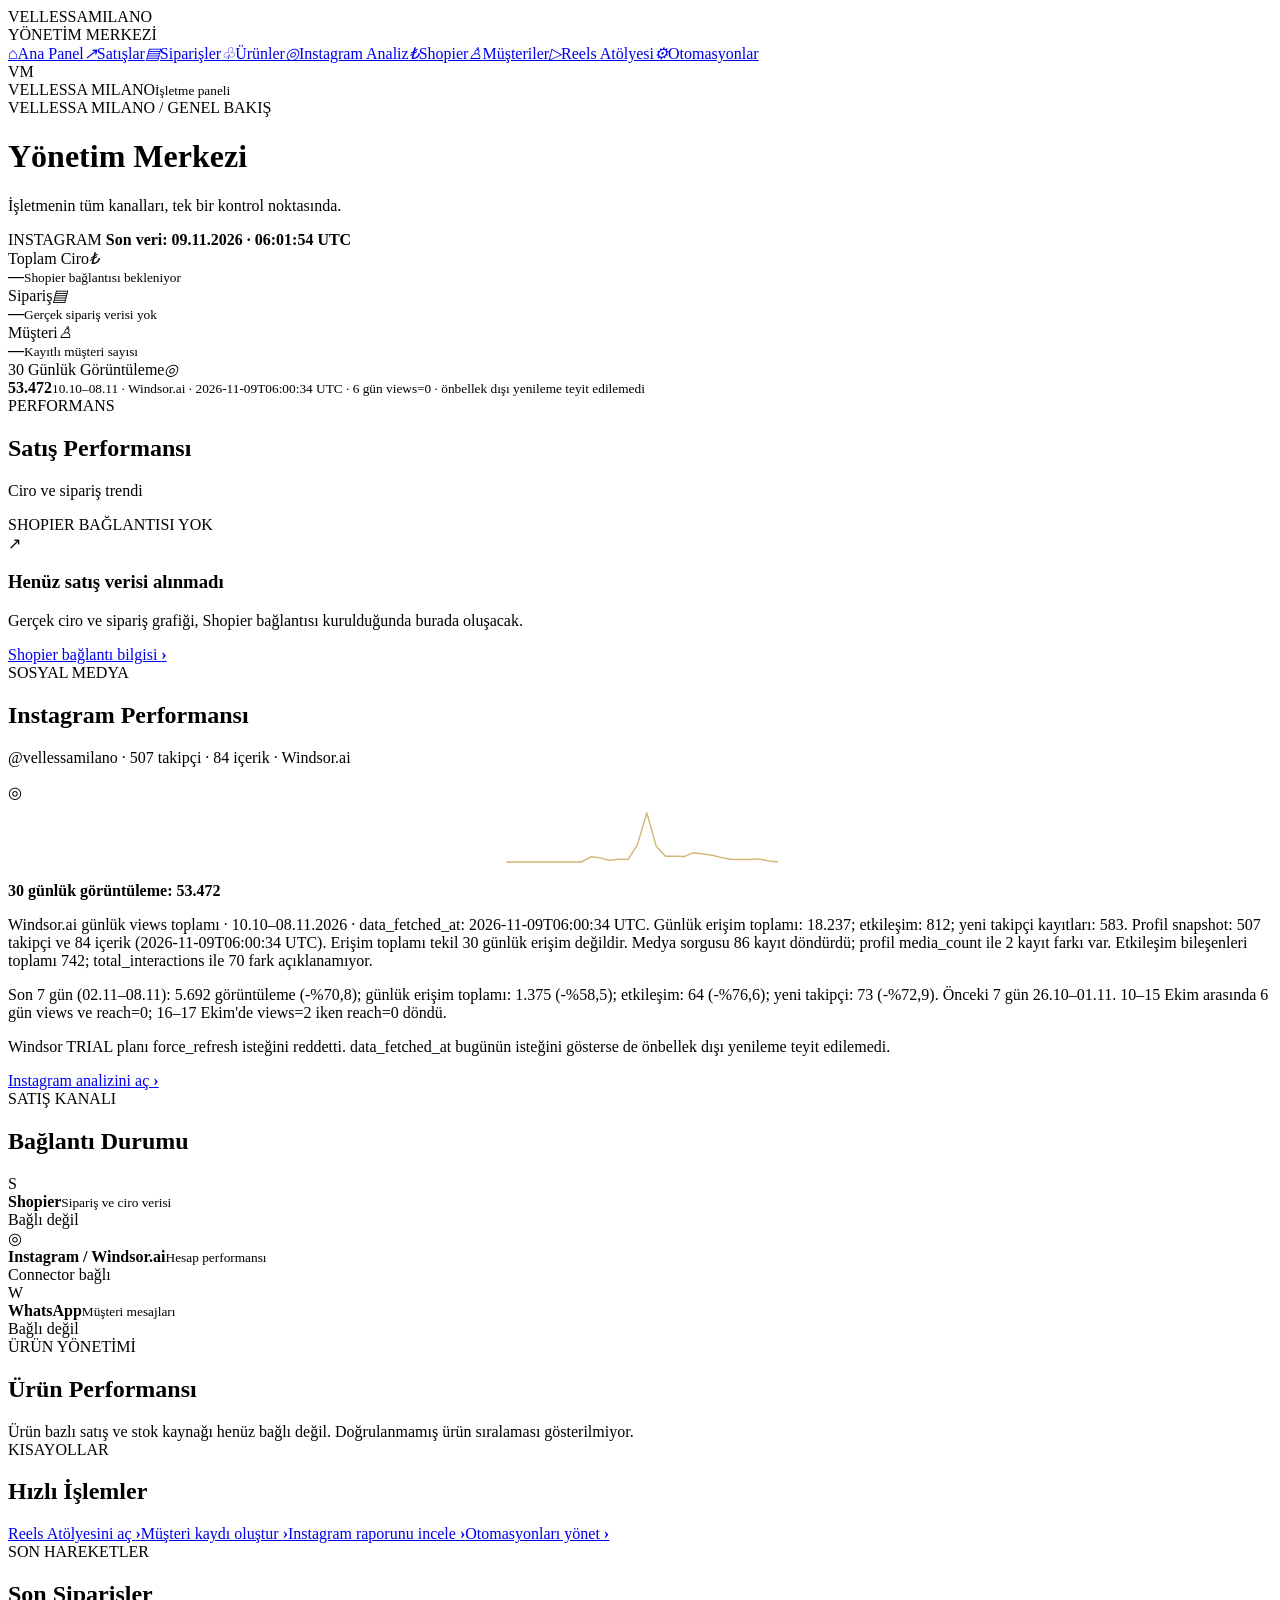
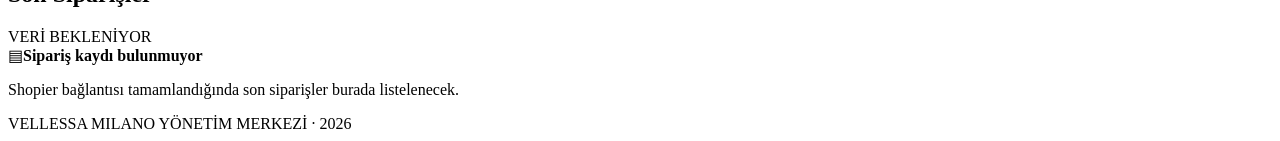
==== commit 2b78481f: "Update Instagram dashboard for 9 Nov 2026" ====
--- a/index.html
+++ b/index.html
@@ -3,10 +3,10 @@
 <body>
 <aside class="sidebar"><div class="brand">VELLESSA<span>MILANO</span></div><div class="side-label">YÖNETİM MERKEZİ</div><nav>
 <a class="active" href="index.html"><i>⌂</i>Ana Panel</a><a href="#sales"><i>↗</i>Satışlar</a><a href="#orders"><i>▤</i>Siparişler</a><a href="#products"><i>♧</i>Ürünler</a><a href="analytics.html"><i>◎</i>Instagram Analiz</a><a href="#shopier"><i>₺</i>Shopier</a><a href="musteri-takip.html"><i>♙</i>Müşteriler</a><a href="reels.html"><i>▷</i>Reels Atölyesi</a><a href="automation.html"><i>⚙</i>Otomasyonlar</a></nav><div class="sidebar-bottom"><div class="mini-mark">VM</div><span>VELLESSA MILANO<small>İşletme paneli</small></span></div></aside>
-<main class="main"><header class="topbar"><div><div class="eyebrow">VELLESSA MILANO / GENEL BAKIŞ</div><h1>Yönetim Merkezi</h1><p>İşletmenin tüm kanalları, tek bir kontrol noktasında.</p></div><div class="date-pill"><span class="live-dot"></span> INSTAGRAM <b>Son veri: 08.11.2026 · 06:03:50 UTC</b></div></header>
-<section class="metric-grid"><article class="metric"><div class="metric-head"><span>Toplam Ciro</span><i>₺</i></div><strong>—</strong><small>Shopier bağlantısı bekleniyor</small></article><article class="metric"><div class="metric-head"><span>Sipariş</span><i>▤</i></div><strong>—</strong><small>Gerçek sipariş verisi yok</small></article><article class="metric"><div class="metric-head"><span>Müşteri</span><i>♙</i></div><strong>—</strong><small>Kayıtlı müşteri sayısı</small></article><article class="metric"><div class="metric-head"><span>30 Günlük Görüntüleme</span><i>◎</i></div><strong>53.439</strong><small>09.10–07.11 · Windsor.ai · 2026-11-08T06:02:06 UTC · 7 gün views=0 · önbellek dışı yenileme teyit edilemedi</small></article></section>
+<main class="main"><header class="topbar"><div><div class="eyebrow">VELLESSA MILANO / GENEL BAKIŞ</div><h1>Yönetim Merkezi</h1><p>İşletmenin tüm kanalları, tek bir kontrol noktasında.</p></div><div class="date-pill"><span class="live-dot"></span> INSTAGRAM <b>Son veri: 09.11.2026 · 06:01:54 UTC</b></div></header>
+<section class="metric-grid"><article class="metric"><div class="metric-head"><span>Toplam Ciro</span><i>₺</i></div><strong>—</strong><small>Shopier bağlantısı bekleniyor</small></article><article class="metric"><div class="metric-head"><span>Sipariş</span><i>▤</i></div><strong>—</strong><small>Gerçek sipariş verisi yok</small></article><article class="metric"><div class="metric-head"><span>Müşteri</span><i>♙</i></div><strong>—</strong><small>Kayıtlı müşteri sayısı</small></article><article class="metric"><div class="metric-head"><span>30 Günlük Görüntüleme</span><i>◎</i></div><strong>53.472</strong><small>10.10–08.11 · Windsor.ai · 2026-11-09T06:00:34 UTC · 6 gün views=0 · önbellek dışı yenileme teyit edilemedi</small></article></section>
 <section class="content-grid"><article class="surface sales-card" id="sales"><div class="surface-title"><div><span class="eyebrow">PERFORMANS</span><h2>Satış Performansı</h2><p>Ciro ve sipariş trendi</p></div><span class="tag">SHOPIER BAĞLANTISI YOK</span></div><div class="chart-empty"><div class="chart-icon">↗</div><h3>Henüz satış verisi alınmadı</h3><p>Gerçek ciro ve sipariş grafiği, Shopier bağlantısı kurulduğunda burada oluşacak.</p><a class="gold-button" href="#shopier">Shopier bağlantı bilgisi <b>›</b></a></div></article>
-<article class="surface insta-card"><div class="surface-title"><div><span class="eyebrow">SOSYAL MEDYA</span><h2>Instagram Performansı</h2><p>@vellessamilano · 506 takipçi · 84 içerik · Windsor.ai</p></div><span class="insta-mark">◎</span></div><div class="insta-empty"><div class="sparkline-placeholder"><svg viewBox="0 0 800 210" role="img" aria-label="Son 30 gün günlük Instagram görüntüleme grafiği" style="width:100%;height:76px;overflow:visible"><polyline points="32.0,166.0 57.8,166.0 83.6,166.0 109.4,166.0 135.2,166.0 161.0,166.0 186.8,166.0 212.6,166.0 238.3,166.0 264.1,165.8 289.9,151.3 315.7,154.4 341.5,161.4 367.3,157.9 393.1,158.7 418.9,117.2 444.7,30.0 470.5,122.0 496.3,149.8 522.1,149.6 547.9,150.8 573.7,140.1 599.4,143.6 625.2,147.1 651.0,153.8 676.8,158.4 702.6,158.7 728.4,159.0 754.2,157.2 780.0,162.7" fill="none" stroke="#d5b477" stroke-width="4" stroke-linecap="round" stroke-linejoin="round"/></svg></div><strong>30 günlük görüntüleme: 53.439</strong><p>Windsor.ai günlük views toplamı · 09.10–07.11.2026 · günlük data_fetched_at: 2026-11-08T06:02:06 UTC. Günlük erişim toplamı: 18.228; etkileşim: 812; yeni takipçi kayıtları: 578. Profil snapshot: 506 takipçi ve 84 içerik (2026-11-08T06:03:21 UTC). Erişim toplamı tekil 30 günlük erişim değildir. Medya sorgusu 86 kayıt döndürdü; profil media_count ile 2 kayıt farkı var.</p><p>Son 7 gün (01.11–07.11): 7.978 görüntüleme (-%76,4); günlük erişim toplamı: 1.945 (-%82,7); etkileşim: 83 (-%83,0); yeni takipçi: 156 (-%21,6). Önceki 7 gün 25.10–31.10. 09–15 Ekim arasında 7 gün views ve reach=0 döndü.</p><p>Windsor TRIAL planı force_refresh isteğini reddetti; data_fetched_at bugünün zamanını gösterse de önbellek dışı yenileme teyit edilemedi.</p><a href="analytics.html">Instagram analizini aç <b>›</b></a></div></article></section>
+<article class="surface insta-card"><div class="surface-title"><div><span class="eyebrow">SOSYAL MEDYA</span><h2>Instagram Performansı</h2><p>@vellessamilano · 507 takipçi · 84 içerik · Windsor.ai</p></div><span class="insta-mark">◎</span></div><div class="insta-empty"><div class="sparkline-placeholder"><svg viewBox="0 0 800 210" role="img" aria-label="Son 30 gün günlük Instagram görüntüleme grafiği" style="width:100%;height:76px;overflow:visible"><polyline points="32.0,166.0 57.8,166.0 83.6,166.0 109.4,166.0 135.2,166.0 161.0,166.0 186.8,166.0 212.6,166.0 238.3,165.8 264.1,151.3 289.9,154.4 315.7,161.4 341.5,157.9 367.3,158.7 393.1,117.2 418.9,30.0 444.7,122.0 470.5,149.8 496.3,149.6 522.1,150.8 547.9,140.1 573.7,143.6 599.4,147.1 625.2,153.8 651.0,158.4 676.8,158.7 702.6,159.0 728.4,157.2 754.2,162.6 780.0,165.8" fill="none" stroke="#d5b477" stroke-width="4" stroke-linecap="round" stroke-linejoin="round"/></svg></div><strong>30 günlük görüntüleme: 53.472</strong><p>Windsor.ai günlük views toplamı · 10.10–08.11.2026 · data_fetched_at: 2026-11-09T06:00:34 UTC. Günlük erişim toplamı: 18.237; etkileşim: 812; yeni takipçi kayıtları: 583. Profil snapshot: 507 takipçi ve 84 içerik (2026-11-09T06:00:34 UTC). Erişim toplamı tekil 30 günlük erişim değildir. Medya sorgusu 86 kayıt döndürdü; profil media_count ile 2 kayıt farkı var. Etkileşim bileşenleri toplamı 742; total_interactions ile 70 fark açıklanamıyor.</p><p>Son 7 gün (02.11–08.11): 5.692 görüntüleme (-%70,8); günlük erişim toplamı: 1.375 (-%58,5); etkileşim: 64 (-%76,6); yeni takipçi: 73 (-%72,9). Önceki 7 gün 26.10–01.11. 10–15 Ekim arasında 6 gün views ve reach=0; 16–17 Ekim'de views=2 iken reach=0 döndü.</p><p>Windsor TRIAL planı force_refresh isteğini reddetti. data_fetched_at bugünün isteğini gösterse de önbellek dışı yenileme teyit edilemedi.</p><a href="analytics.html">Instagram analizini aç <b>›</b></a></div></article></section>
 <section class="lower-grid"><article class="surface" id="shopier"><div class="surface-title"><div><span class="eyebrow">SATIŞ KANALI</span><h2>Bağlantı Durumu</h2></div></div><div class="connection-row"><span class="channel-icon">S</span><div><b>Shopier</b><small>Sipariş ve ciro verisi</small></div><span class="status pending">Bağlı değil</span></div><div class="connection-row"><span class="channel-icon instagram">◎</span><div><b>Instagram / Windsor.ai</b><small>Hesap performansı</small></div><span class="status connected">Connector bağlı</span></div><div class="connection-row"><span class="channel-icon">W</span><div><b>WhatsApp</b><small>Müşteri mesajları</small></div><span class="status pending">Bağlı değil</span></div></article>
 <article class="surface" id="products"><div class="surface-title"><div><span class="eyebrow">ÜRÜN YÖNETİMİ</span><h2>Ürün Performansı</h2></div></div><div class="empty-inline">Ürün bazlı satış ve stok kaynağı henüz bağlı değil. Doğrulanmamış ürün sıralaması gösterilmiyor.</div></article>
 <article class="surface quick-actions"><div class="surface-title"><div><span class="eyebrow">KISAYOLLAR</span><h2>Hızlı İşlemler</h2></div></div><a href="reels.html">Reels Atölyesini aç <b>›</b></a><a href="musteri-takip.html">Müşteri kaydı oluştur <b>›</b></a><a href="analytics.html">Instagram raporunu incele <b>›</b></a><a href="automation.html">Otomasyonları yönet <b>›</b></a></article></section>
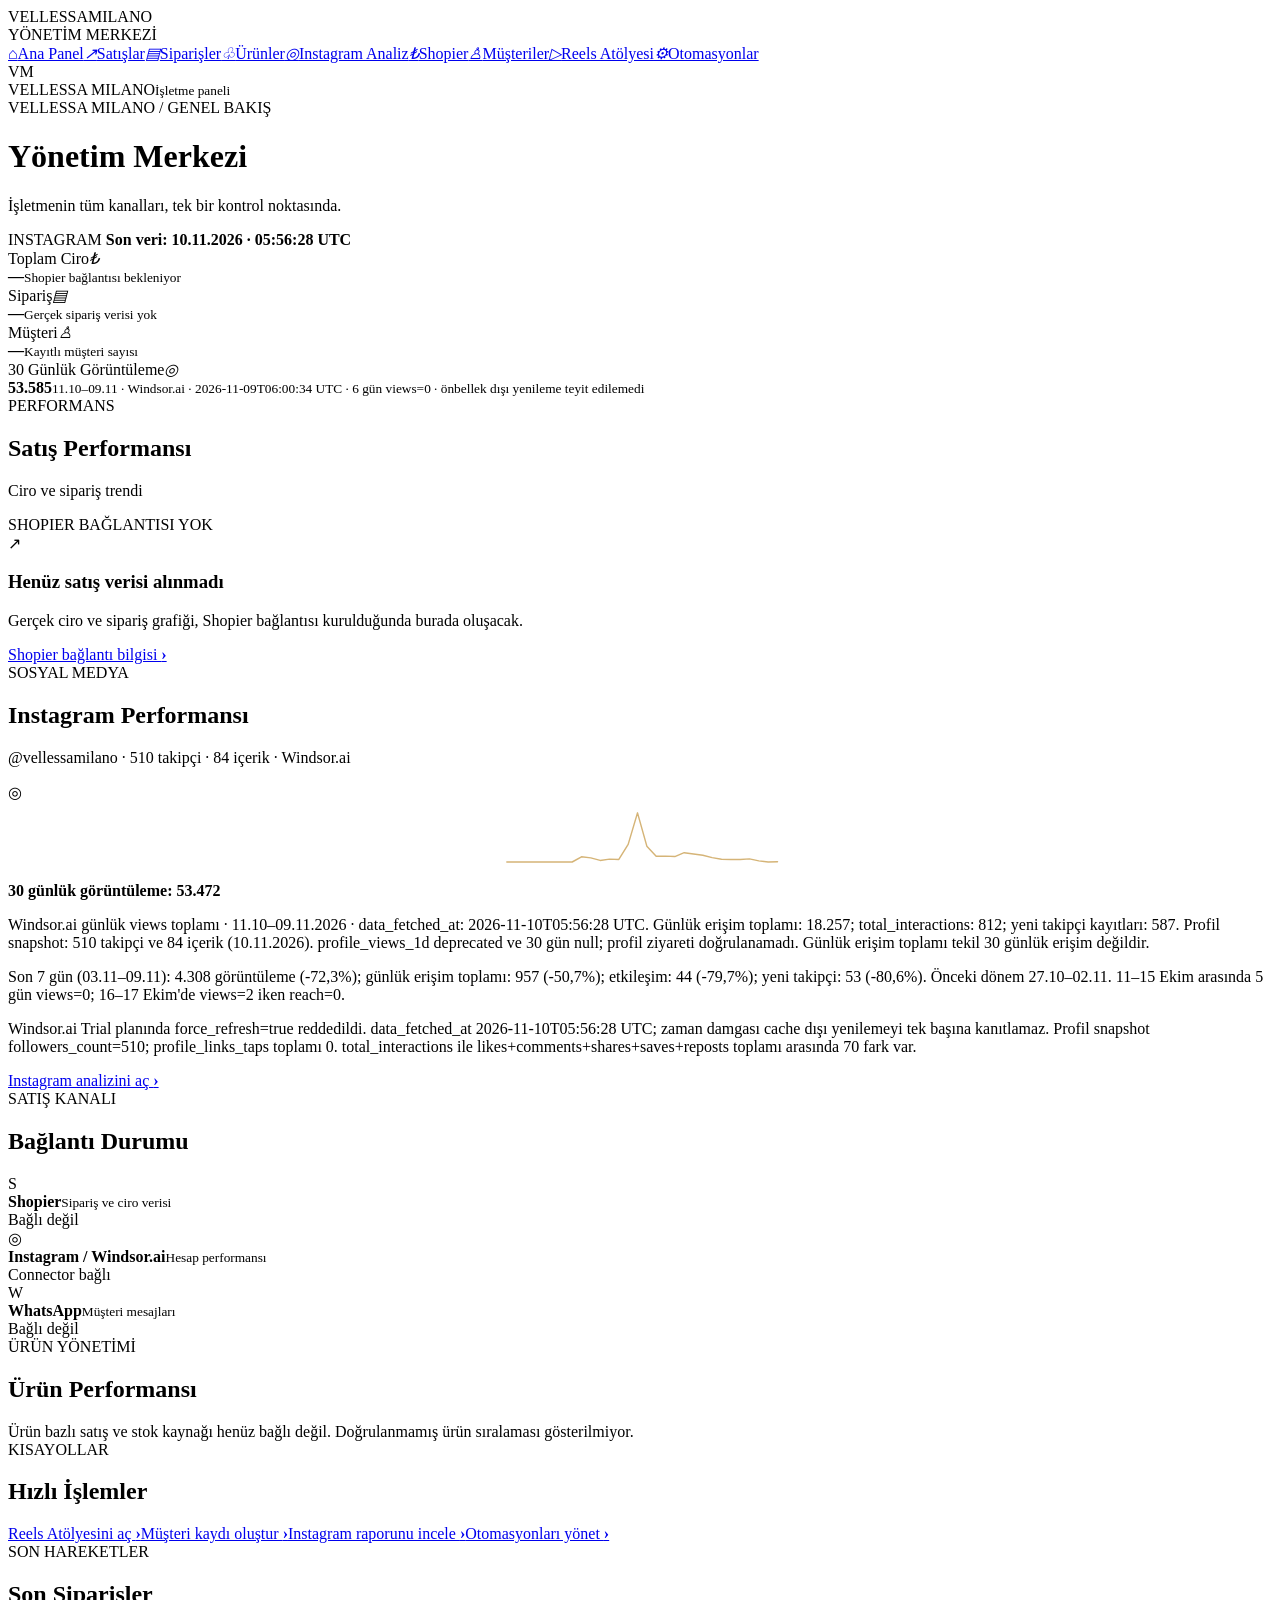
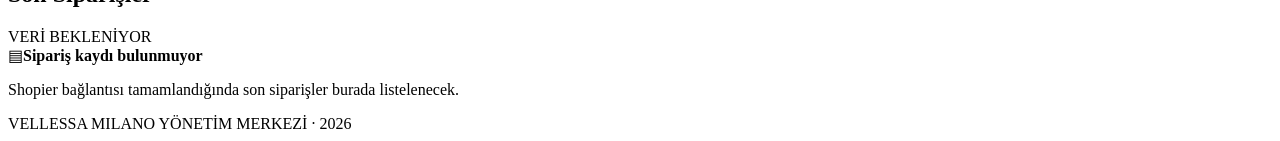
==== commit 266af506: "Güncelle Instagram 30 günlük verileri 10 Kasım 2026" ====
--- a/index.html
+++ b/index.html
@@ -3,10 +3,10 @@
 <body>
 <aside class="sidebar"><div class="brand">VELLESSA<span>MILANO</span></div><div class="side-label">YÖNETİM MERKEZİ</div><nav>
 <a class="active" href="index.html"><i>⌂</i>Ana Panel</a><a href="#sales"><i>↗</i>Satışlar</a><a href="#orders"><i>▤</i>Siparişler</a><a href="#products"><i>♧</i>Ürünler</a><a href="analytics.html"><i>◎</i>Instagram Analiz</a><a href="#shopier"><i>₺</i>Shopier</a><a href="musteri-takip.html"><i>♙</i>Müşteriler</a><a href="reels.html"><i>▷</i>Reels Atölyesi</a><a href="automation.html"><i>⚙</i>Otomasyonlar</a></nav><div class="sidebar-bottom"><div class="mini-mark">VM</div><span>VELLESSA MILANO<small>İşletme paneli</small></span></div></aside>
-<main class="main"><header class="topbar"><div><div class="eyebrow">VELLESSA MILANO / GENEL BAKIŞ</div><h1>Yönetim Merkezi</h1><p>İşletmenin tüm kanalları, tek bir kontrol noktasında.</p></div><div class="date-pill"><span class="live-dot"></span> INSTAGRAM <b>Son veri: 09.11.2026 · 06:01:54 UTC</b></div></header>
-<section class="metric-grid"><article class="metric"><div class="metric-head"><span>Toplam Ciro</span><i>₺</i></div><strong>—</strong><small>Shopier bağlantısı bekleniyor</small></article><article class="metric"><div class="metric-head"><span>Sipariş</span><i>▤</i></div><strong>—</strong><small>Gerçek sipariş verisi yok</small></article><article class="metric"><div class="metric-head"><span>Müşteri</span><i>♙</i></div><strong>—</strong><small>Kayıtlı müşteri sayısı</small></article><article class="metric"><div class="metric-head"><span>30 Günlük Görüntüleme</span><i>◎</i></div><strong>53.472</strong><small>10.10–08.11 · Windsor.ai · 2026-11-09T06:00:34 UTC · 6 gün views=0 · önbellek dışı yenileme teyit edilemedi</small></article></section>
+<main class="main"><header class="topbar"><div><div class="eyebrow">VELLESSA MILANO / GENEL BAKIŞ</div><h1>Yönetim Merkezi</h1><p>İşletmenin tüm kanalları, tek bir kontrol noktasında.</p></div><div class="date-pill"><span class="live-dot"></span> INSTAGRAM <b>Son veri: 10.11.2026 · 05:56:28 UTC</b></div></header>
+<section class="metric-grid"><article class="metric"><div class="metric-head"><span>Toplam Ciro</span><i>₺</i></div><strong>—</strong><small>Shopier bağlantısı bekleniyor</small></article><article class="metric"><div class="metric-head"><span>Sipariş</span><i>▤</i></div><strong>—</strong><small>Gerçek sipariş verisi yok</small></article><article class="metric"><div class="metric-head"><span>Müşteri</span><i>♙</i></div><strong>—</strong><small>Kayıtlı müşteri sayısı</small></article><article class="metric"><div class="metric-head"><span>30 Günlük Görüntüleme</span><i>◎</i></div><strong>53.585</strong><small>11.10–09.11 · Windsor.ai · 2026-11-09T06:00:34 UTC · 6 gün views=0 · önbellek dışı yenileme teyit edilemedi</small></article></section>
 <section class="content-grid"><article class="surface sales-card" id="sales"><div class="surface-title"><div><span class="eyebrow">PERFORMANS</span><h2>Satış Performansı</h2><p>Ciro ve sipariş trendi</p></div><span class="tag">SHOPIER BAĞLANTISI YOK</span></div><div class="chart-empty"><div class="chart-icon">↗</div><h3>Henüz satış verisi alınmadı</h3><p>Gerçek ciro ve sipariş grafiği, Shopier bağlantısı kurulduğunda burada oluşacak.</p><a class="gold-button" href="#shopier">Shopier bağlantı bilgisi <b>›</b></a></div></article>
-<article class="surface insta-card"><div class="surface-title"><div><span class="eyebrow">SOSYAL MEDYA</span><h2>Instagram Performansı</h2><p>@vellessamilano · 507 takipçi · 84 içerik · Windsor.ai</p></div><span class="insta-mark">◎</span></div><div class="insta-empty"><div class="sparkline-placeholder"><svg viewBox="0 0 800 210" role="img" aria-label="Son 30 gün günlük Instagram görüntüleme grafiği" style="width:100%;height:76px;overflow:visible"><polyline points="32.0,166.0 57.8,166.0 83.6,166.0 109.4,166.0 135.2,166.0 161.0,166.0 186.8,166.0 212.6,166.0 238.3,165.8 264.1,151.3 289.9,154.4 315.7,161.4 341.5,157.9 367.3,158.7 393.1,117.2 418.9,30.0 444.7,122.0 470.5,149.8 496.3,149.6 522.1,150.8 547.9,140.1 573.7,143.6 599.4,147.1 625.2,153.8 651.0,158.4 676.8,158.7 702.6,159.0 728.4,157.2 754.2,162.6 780.0,165.8" fill="none" stroke="#d5b477" stroke-width="4" stroke-linecap="round" stroke-linejoin="round"/></svg></div><strong>30 günlük görüntüleme: 53.472</strong><p>Windsor.ai günlük views toplamı · 10.10–08.11.2026 · data_fetched_at: 2026-11-09T06:00:34 UTC. Günlük erişim toplamı: 18.237; etkileşim: 812; yeni takipçi kayıtları: 583. Profil snapshot: 507 takipçi ve 84 içerik (2026-11-09T06:00:34 UTC). Erişim toplamı tekil 30 günlük erişim değildir. Medya sorgusu 86 kayıt döndürdü; profil media_count ile 2 kayıt farkı var. Etkileşim bileşenleri toplamı 742; total_interactions ile 70 fark açıklanamıyor.</p><p>Son 7 gün (02.11–08.11): 5.692 görüntüleme (-%70,8); günlük erişim toplamı: 1.375 (-%58,5); etkileşim: 64 (-%76,6); yeni takipçi: 73 (-%72,9). Önceki 7 gün 26.10–01.11. 10–15 Ekim arasında 6 gün views ve reach=0; 16–17 Ekim'de views=2 iken reach=0 döndü.</p><p>Windsor TRIAL planı force_refresh isteğini reddetti. data_fetched_at bugünün isteğini gösterse de önbellek dışı yenileme teyit edilemedi.</p><a href="analytics.html">Instagram analizini aç <b>›</b></a></div></article></section>
+<article class="surface insta-card"><div class="surface-title"><div><span class="eyebrow">SOSYAL MEDYA</span><h2>Instagram Performansı</h2><p>@vellessamilano · 510 takipçi · 84 içerik · Windsor.ai</p></div><span class="insta-mark">◎</span></div><div class="insta-empty"><div class="sparkline-placeholder"><svg viewBox="0 0 800 210" role="img" aria-label="Son 30 gün günlük Instagram görüntüleme grafiği" style="width:100%;height:76px;overflow:visible"><polyline points="32.0,166.0 57.8,166.0 83.6,166.0 109.4,166.0 135.2,166.0 161.0,166.0 186.8,166.0 212.6,165.8 238.3,151.3 264.1,154.4 289.9,161.4 315.7,157.9 341.5,158.7 367.3,117.2 393.1,30.0 418.9,122.0 444.7,149.8 470.5,149.6 496.3,150.8 522.1,140.1 547.9,143.6 573.7,147.1 599.4,153.8 625.2,158.4 651.0,158.7 676.8,159.0 702.6,157.2 728.4,162.6 754.2,165.7 780.0,165.1" fill="none" stroke="#d5b477" stroke-width="4" stroke-linecap="round" stroke-linejoin="round"/></svg></div><strong>30 günlük görüntüleme: 53.472</strong><p>Windsor.ai günlük views toplamı · 11.10–09.11.2026 · data_fetched_at: 2026-11-10T05:56:28 UTC. Günlük erişim toplamı: 18.257; total_interactions: 812; yeni takipçi kayıtları: 587. Profil snapshot: 510 takipçi ve 84 içerik (10.11.2026). profile_views_1d deprecated ve 30 gün null; profil ziyareti doğrulanamadı. Günlük erişim toplamı tekil 30 günlük erişim değildir.</p><p>Son 7 gün (03.11–09.11): 4.308 görüntüleme (-72,3%); günlük erişim toplamı: 957 (-50,7%); etkileşim: 44 (-79,7%); yeni takipçi: 53 (-80,6%). Önceki dönem 27.10–02.11. 11–15 Ekim arasında 5 gün views=0; 16–17 Ekim'de views=2 iken reach=0.</p><p>Windsor.ai Trial planında force_refresh=true reddedildi. data_fetched_at 2026-11-10T05:56:28 UTC; zaman damgası cache dışı yenilemeyi tek başına kanıtlamaz. Profil snapshot followers_count=510; profile_links_taps toplamı 0. total_interactions ile likes+comments+shares+saves+reposts toplamı arasında 70 fark var.</p><a href="analytics.html">Instagram analizini aç <b>›</b></a></div></article></section>
 <section class="lower-grid"><article class="surface" id="shopier"><div class="surface-title"><div><span class="eyebrow">SATIŞ KANALI</span><h2>Bağlantı Durumu</h2></div></div><div class="connection-row"><span class="channel-icon">S</span><div><b>Shopier</b><small>Sipariş ve ciro verisi</small></div><span class="status pending">Bağlı değil</span></div><div class="connection-row"><span class="channel-icon instagram">◎</span><div><b>Instagram / Windsor.ai</b><small>Hesap performansı</small></div><span class="status connected">Connector bağlı</span></div><div class="connection-row"><span class="channel-icon">W</span><div><b>WhatsApp</b><small>Müşteri mesajları</small></div><span class="status pending">Bağlı değil</span></div></article>
 <article class="surface" id="products"><div class="surface-title"><div><span class="eyebrow">ÜRÜN YÖNETİMİ</span><h2>Ürün Performansı</h2></div></div><div class="empty-inline">Ürün bazlı satış ve stok kaynağı henüz bağlı değil. Doğrulanmamış ürün sıralaması gösterilmiyor.</div></article>
 <article class="surface quick-actions"><div class="surface-title"><div><span class="eyebrow">KISAYOLLAR</span><h2>Hızlı İşlemler</h2></div></div><a href="reels.html">Reels Atölyesini aç <b>›</b></a><a href="musteri-takip.html">Müşteri kaydı oluştur <b>›</b></a><a href="analytics.html">Instagram raporunu incele <b>›</b></a><a href="automation.html">Otomasyonları yönet <b>›</b></a></article></section>
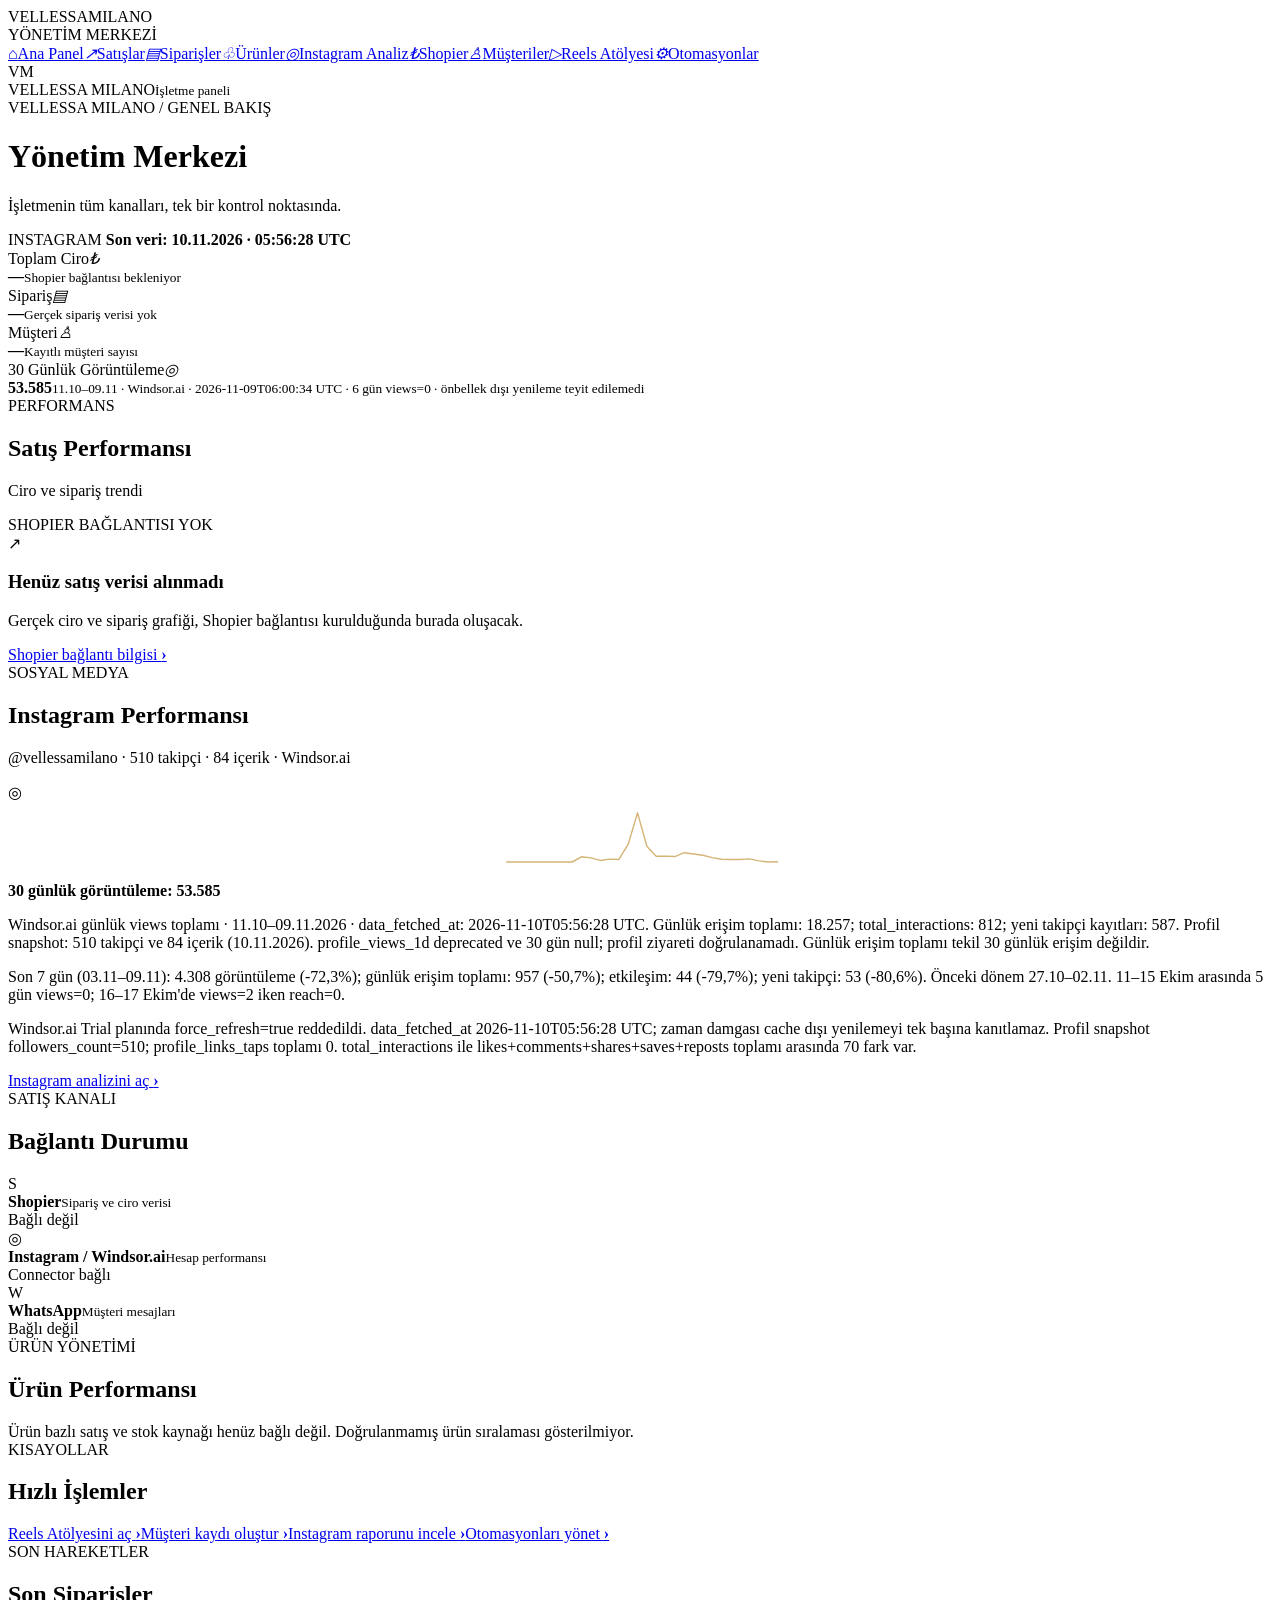
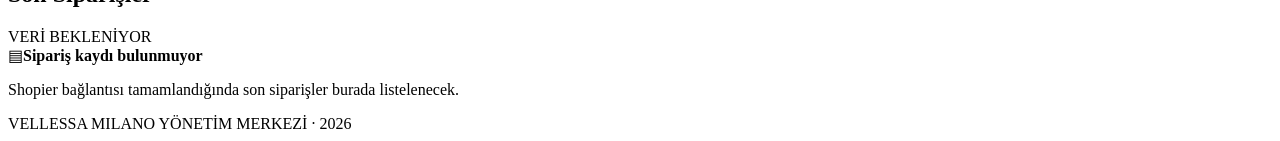
==== commit 852860af: "Düzelt ana panel görüntüleme toplamı" ====
--- a/index.html
+++ b/index.html
@@ -6,7 +6,7 @@
 <main class="main"><header class="topbar"><div><div class="eyebrow">VELLESSA MILANO / GENEL BAKIŞ</div><h1>Yönetim Merkezi</h1><p>İşletmenin tüm kanalları, tek bir kontrol noktasında.</p></div><div class="date-pill"><span class="live-dot"></span> INSTAGRAM <b>Son veri: 10.11.2026 · 05:56:28 UTC</b></div></header>
 <section class="metric-grid"><article class="metric"><div class="metric-head"><span>Toplam Ciro</span><i>₺</i></div><strong>—</strong><small>Shopier bağlantısı bekleniyor</small></article><article class="metric"><div class="metric-head"><span>Sipariş</span><i>▤</i></div><strong>—</strong><small>Gerçek sipariş verisi yok</small></article><article class="metric"><div class="metric-head"><span>Müşteri</span><i>♙</i></div><strong>—</strong><small>Kayıtlı müşteri sayısı</small></article><article class="metric"><div class="metric-head"><span>30 Günlük Görüntüleme</span><i>◎</i></div><strong>53.585</strong><small>11.10–09.11 · Windsor.ai · 2026-11-09T06:00:34 UTC · 6 gün views=0 · önbellek dışı yenileme teyit edilemedi</small></article></section>
 <section class="content-grid"><article class="surface sales-card" id="sales"><div class="surface-title"><div><span class="eyebrow">PERFORMANS</span><h2>Satış Performansı</h2><p>Ciro ve sipariş trendi</p></div><span class="tag">SHOPIER BAĞLANTISI YOK</span></div><div class="chart-empty"><div class="chart-icon">↗</div><h3>Henüz satış verisi alınmadı</h3><p>Gerçek ciro ve sipariş grafiği, Shopier bağlantısı kurulduğunda burada oluşacak.</p><a class="gold-button" href="#shopier">Shopier bağlantı bilgisi <b>›</b></a></div></article>
-<article class="surface insta-card"><div class="surface-title"><div><span class="eyebrow">SOSYAL MEDYA</span><h2>Instagram Performansı</h2><p>@vellessamilano · 510 takipçi · 84 içerik · Windsor.ai</p></div><span class="insta-mark">◎</span></div><div class="insta-empty"><div class="sparkline-placeholder"><svg viewBox="0 0 800 210" role="img" aria-label="Son 30 gün günlük Instagram görüntüleme grafiği" style="width:100%;height:76px;overflow:visible"><polyline points="32.0,166.0 57.8,166.0 83.6,166.0 109.4,166.0 135.2,166.0 161.0,166.0 186.8,166.0 212.6,165.8 238.3,151.3 264.1,154.4 289.9,161.4 315.7,157.9 341.5,158.7 367.3,117.2 393.1,30.0 418.9,122.0 444.7,149.8 470.5,149.6 496.3,150.8 522.1,140.1 547.9,143.6 573.7,147.1 599.4,153.8 625.2,158.4 651.0,158.7 676.8,159.0 702.6,157.2 728.4,162.6 754.2,165.7 780.0,165.1" fill="none" stroke="#d5b477" stroke-width="4" stroke-linecap="round" stroke-linejoin="round"/></svg></div><strong>30 günlük görüntüleme: 53.472</strong><p>Windsor.ai günlük views toplamı · 11.10–09.11.2026 · data_fetched_at: 2026-11-10T05:56:28 UTC. Günlük erişim toplamı: 18.257; total_interactions: 812; yeni takipçi kayıtları: 587. Profil snapshot: 510 takipçi ve 84 içerik (10.11.2026). profile_views_1d deprecated ve 30 gün null; profil ziyareti doğrulanamadı. Günlük erişim toplamı tekil 30 günlük erişim değildir.</p><p>Son 7 gün (03.11–09.11): 4.308 görüntüleme (-72,3%); günlük erişim toplamı: 957 (-50,7%); etkileşim: 44 (-79,7%); yeni takipçi: 53 (-80,6%). Önceki dönem 27.10–02.11. 11–15 Ekim arasında 5 gün views=0; 16–17 Ekim'de views=2 iken reach=0.</p><p>Windsor.ai Trial planında force_refresh=true reddedildi. data_fetched_at 2026-11-10T05:56:28 UTC; zaman damgası cache dışı yenilemeyi tek başına kanıtlamaz. Profil snapshot followers_count=510; profile_links_taps toplamı 0. total_interactions ile likes+comments+shares+saves+reposts toplamı arasında 70 fark var.</p><a href="analytics.html">Instagram analizini aç <b>›</b></a></div></article></section>
+<article class="surface insta-card"><div class="surface-title"><div><span class="eyebrow">SOSYAL MEDYA</span><h2>Instagram Performansı</h2><p>@vellessamilano · 510 takipçi · 84 içerik · Windsor.ai</p></div><span class="insta-mark">◎</span></div><div class="insta-empty"><div class="sparkline-placeholder"><svg viewBox="0 0 800 210" role="img" aria-label="Son 30 gün günlük Instagram görüntüleme grafiği" style="width:100%;height:76px;overflow:visible"><polyline points="32.0,166.0 57.8,166.0 83.6,166.0 109.4,166.0 135.2,166.0 161.0,166.0 186.8,166.0 212.6,165.8 238.3,151.3 264.1,154.4 289.9,161.4 315.7,157.9 341.5,158.7 367.3,117.2 393.1,30.0 418.9,122.0 444.7,149.8 470.5,149.6 496.3,150.8 522.1,140.1 547.9,143.6 573.7,147.1 599.4,153.8 625.2,158.4 651.0,158.7 676.8,159.0 702.6,157.2 728.4,162.6 754.2,165.7 780.0,165.1" fill="none" stroke="#d5b477" stroke-width="4" stroke-linecap="round" stroke-linejoin="round"/></svg></div><strong>30 günlük görüntüleme: 53.585</strong><p>Windsor.ai günlük views toplamı · 11.10–09.11.2026 · data_fetched_at: 2026-11-10T05:56:28 UTC. Günlük erişim toplamı: 18.257; total_interactions: 812; yeni takipçi kayıtları: 587. Profil snapshot: 510 takipçi ve 84 içerik (10.11.2026). profile_views_1d deprecated ve 30 gün null; profil ziyareti doğrulanamadı. Günlük erişim toplamı tekil 30 günlük erişim değildir.</p><p>Son 7 gün (03.11–09.11): 4.308 görüntüleme (-72,3%); günlük erişim toplamı: 957 (-50,7%); etkileşim: 44 (-79,7%); yeni takipçi: 53 (-80,6%). Önceki dönem 27.10–02.11. 11–15 Ekim arasında 5 gün views=0; 16–17 Ekim'de views=2 iken reach=0.</p><p>Windsor.ai Trial planında force_refresh=true reddedildi. data_fetched_at 2026-11-10T05:56:28 UTC; zaman damgası cache dışı yenilemeyi tek başına kanıtlamaz. Profil snapshot followers_count=510; profile_links_taps toplamı 0. total_interactions ile likes+comments+shares+saves+reposts toplamı arasında 70 fark var.</p><a href="analytics.html">Instagram analizini aç <b>›</b></a></div></article></section>
 <section class="lower-grid"><article class="surface" id="shopier"><div class="surface-title"><div><span class="eyebrow">SATIŞ KANALI</span><h2>Bağlantı Durumu</h2></div></div><div class="connection-row"><span class="channel-icon">S</span><div><b>Shopier</b><small>Sipariş ve ciro verisi</small></div><span class="status pending">Bağlı değil</span></div><div class="connection-row"><span class="channel-icon instagram">◎</span><div><b>Instagram / Windsor.ai</b><small>Hesap performansı</small></div><span class="status connected">Connector bağlı</span></div><div class="connection-row"><span class="channel-icon">W</span><div><b>WhatsApp</b><small>Müşteri mesajları</small></div><span class="status pending">Bağlı değil</span></div></article>
 <article class="surface" id="products"><div class="surface-title"><div><span class="eyebrow">ÜRÜN YÖNETİMİ</span><h2>Ürün Performansı</h2></div></div><div class="empty-inline">Ürün bazlı satış ve stok kaynağı henüz bağlı değil. Doğrulanmamış ürün sıralaması gösterilmiyor.</div></article>
 <article class="surface quick-actions"><div class="surface-title"><div><span class="eyebrow">KISAYOLLAR</span><h2>Hızlı İşlemler</h2></div></div><a href="reels.html">Reels Atölyesini aç <b>›</b></a><a href="musteri-takip.html">Müşteri kaydı oluştur <b>›</b></a><a href="analytics.html">Instagram raporunu incele <b>›</b></a><a href="automation.html">Otomasyonları yönet <b>›</b></a></article></section>
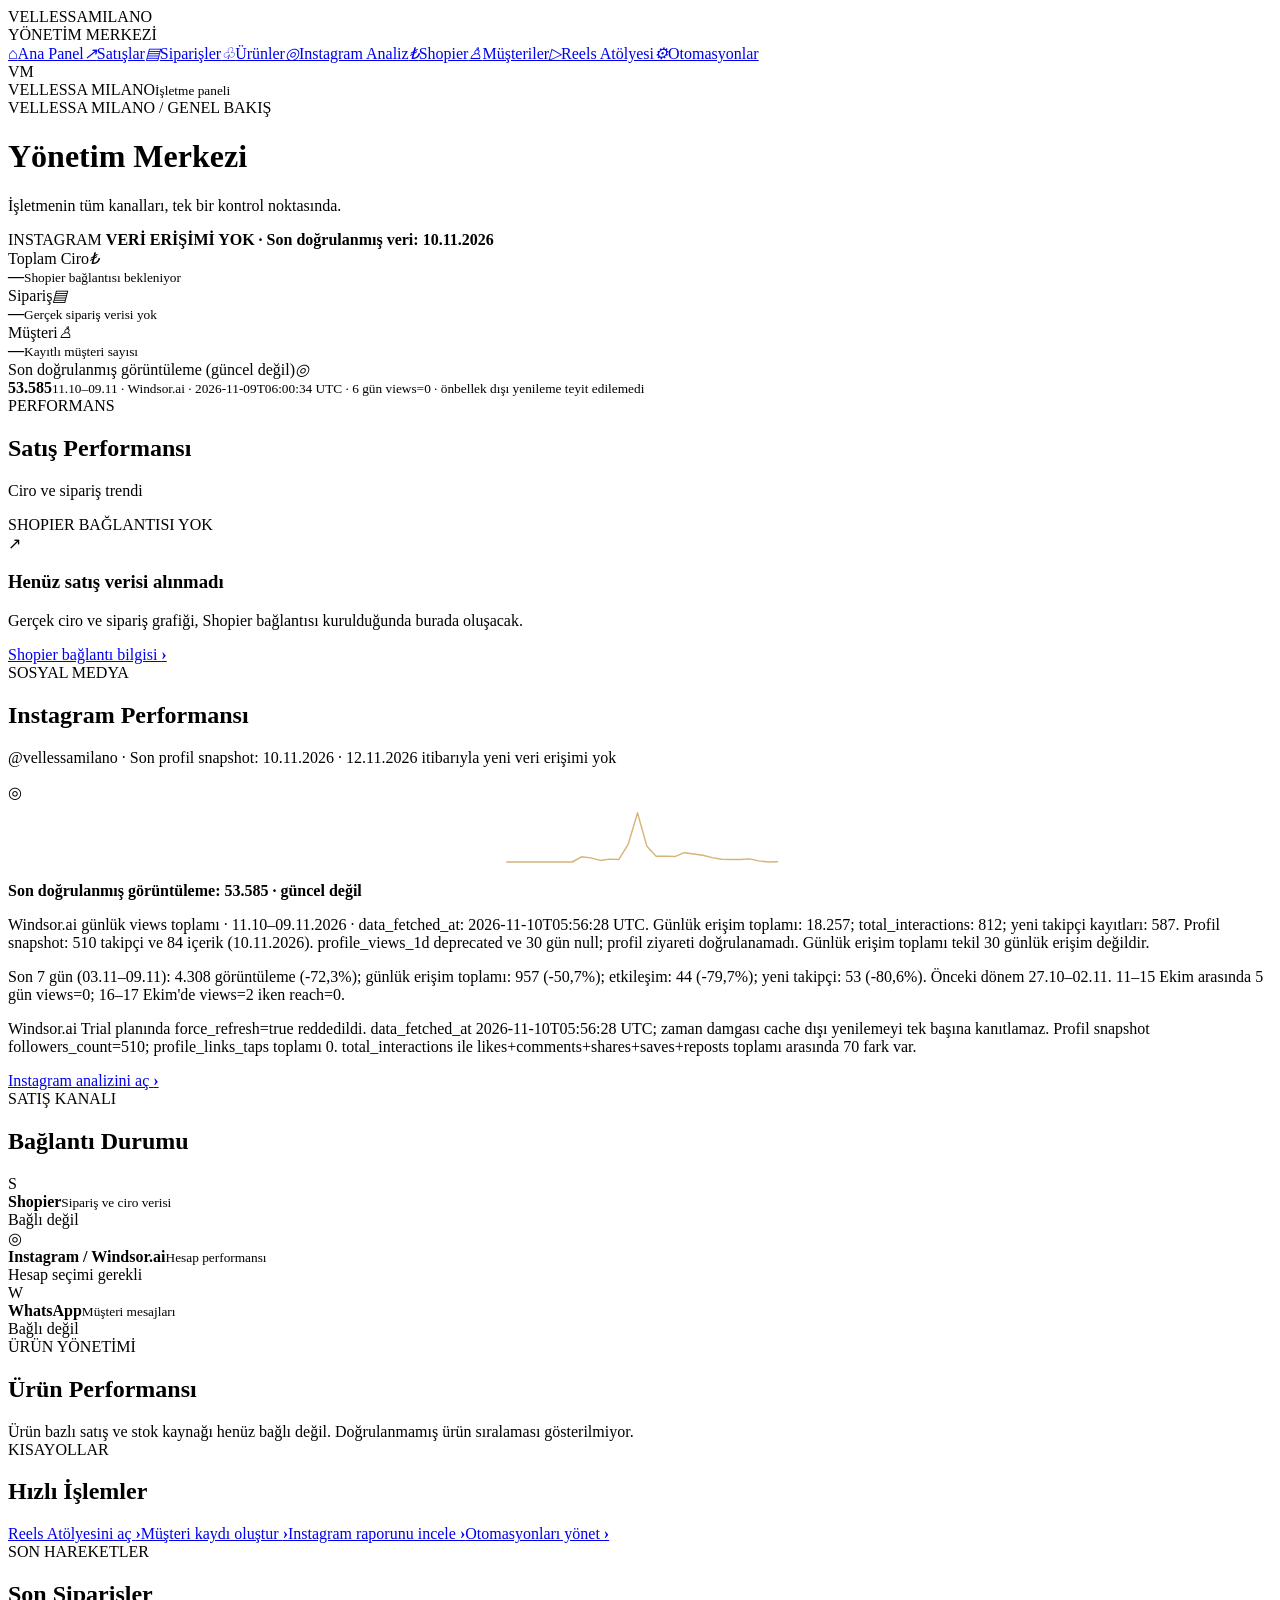
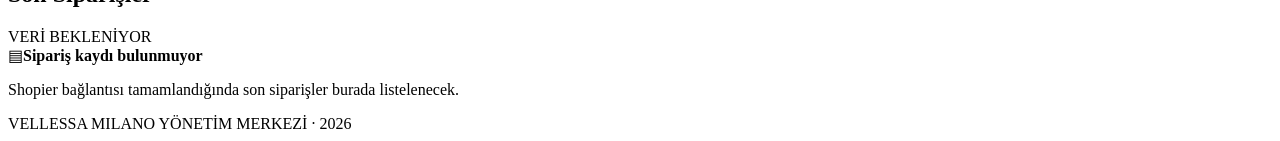
==== commit 62b25770: "Instagram verisi erişilemiyor: ana panelde eski KPI ve bağlantı durumunu işaretle" ====
--- a/index.html
+++ b/index.html
@@ -3,11 +3,11 @@
 <body>
 <aside class="sidebar"><div class="brand">VELLESSA<span>MILANO</span></div><div class="side-label">YÖNETİM MERKEZİ</div><nav>
 <a class="active" href="index.html"><i>⌂</i>Ana Panel</a><a href="#sales"><i>↗</i>Satışlar</a><a href="#orders"><i>▤</i>Siparişler</a><a href="#products"><i>♧</i>Ürünler</a><a href="analytics.html"><i>◎</i>Instagram Analiz</a><a href="#shopier"><i>₺</i>Shopier</a><a href="musteri-takip.html"><i>♙</i>Müşteriler</a><a href="reels.html"><i>▷</i>Reels Atölyesi</a><a href="automation.html"><i>⚙</i>Otomasyonlar</a></nav><div class="sidebar-bottom"><div class="mini-mark">VM</div><span>VELLESSA MILANO<small>İşletme paneli</small></span></div></aside>
-<main class="main"><header class="topbar"><div><div class="eyebrow">VELLESSA MILANO / GENEL BAKIŞ</div><h1>Yönetim Merkezi</h1><p>İşletmenin tüm kanalları, tek bir kontrol noktasında.</p></div><div class="date-pill"><span class="live-dot"></span> INSTAGRAM <b>Son veri: 10.11.2026 · 05:56:28 UTC</b></div></header>
-<section class="metric-grid"><article class="metric"><div class="metric-head"><span>Toplam Ciro</span><i>₺</i></div><strong>—</strong><small>Shopier bağlantısı bekleniyor</small></article><article class="metric"><div class="metric-head"><span>Sipariş</span><i>▤</i></div><strong>—</strong><small>Gerçek sipariş verisi yok</small></article><article class="metric"><div class="metric-head"><span>Müşteri</span><i>♙</i></div><strong>—</strong><small>Kayıtlı müşteri sayısı</small></article><article class="metric"><div class="metric-head"><span>30 Günlük Görüntüleme</span><i>◎</i></div><strong>53.585</strong><small>11.10–09.11 · Windsor.ai · 2026-11-09T06:00:34 UTC · 6 gün views=0 · önbellek dışı yenileme teyit edilemedi</small></article></section>
+<main class="main"><header class="topbar"><div><div class="eyebrow">VELLESSA MILANO / GENEL BAKIŞ</div><h1>Yönetim Merkezi</h1><p>İşletmenin tüm kanalları, tek bir kontrol noktasında.</p></div><div class="date-pill"><span class="live-dot"></span> INSTAGRAM <b>VERİ ERİŞİMİ YOK · Son doğrulanmış veri: 10.11.2026</b></div></header>
+<section class="metric-grid"><article class="metric"><div class="metric-head"><span>Toplam Ciro</span><i>₺</i></div><strong>—</strong><small>Shopier bağlantısı bekleniyor</small></article><article class="metric"><div class="metric-head"><span>Sipariş</span><i>▤</i></div><strong>—</strong><small>Gerçek sipariş verisi yok</small></article><article class="metric"><div class="metric-head"><span>Müşteri</span><i>♙</i></div><strong>—</strong><small>Kayıtlı müşteri sayısı</small></article><article class="metric"><div class="metric-head"><span>Son doğrulanmış görüntüleme (güncel değil)</span><i>◎</i></div><strong>53.585</strong><small>11.10–09.11 · Windsor.ai · 2026-11-09T06:00:34 UTC · 6 gün views=0 · önbellek dışı yenileme teyit edilemedi</small></article></section>
 <section class="content-grid"><article class="surface sales-card" id="sales"><div class="surface-title"><div><span class="eyebrow">PERFORMANS</span><h2>Satış Performansı</h2><p>Ciro ve sipariş trendi</p></div><span class="tag">SHOPIER BAĞLANTISI YOK</span></div><div class="chart-empty"><div class="chart-icon">↗</div><h3>Henüz satış verisi alınmadı</h3><p>Gerçek ciro ve sipariş grafiği, Shopier bağlantısı kurulduğunda burada oluşacak.</p><a class="gold-button" href="#shopier">Shopier bağlantı bilgisi <b>›</b></a></div></article>
-<article class="surface insta-card"><div class="surface-title"><div><span class="eyebrow">SOSYAL MEDYA</span><h2>Instagram Performansı</h2><p>@vellessamilano · 510 takipçi · 84 içerik · Windsor.ai</p></div><span class="insta-mark">◎</span></div><div class="insta-empty"><div class="sparkline-placeholder"><svg viewBox="0 0 800 210" role="img" aria-label="Son 30 gün günlük Instagram görüntüleme grafiği" style="width:100%;height:76px;overflow:visible"><polyline points="32.0,166.0 57.8,166.0 83.6,166.0 109.4,166.0 135.2,166.0 161.0,166.0 186.8,166.0 212.6,165.8 238.3,151.3 264.1,154.4 289.9,161.4 315.7,157.9 341.5,158.7 367.3,117.2 393.1,30.0 418.9,122.0 444.7,149.8 470.5,149.6 496.3,150.8 522.1,140.1 547.9,143.6 573.7,147.1 599.4,153.8 625.2,158.4 651.0,158.7 676.8,159.0 702.6,157.2 728.4,162.6 754.2,165.7 780.0,165.1" fill="none" stroke="#d5b477" stroke-width="4" stroke-linecap="round" stroke-linejoin="round"/></svg></div><strong>30 günlük görüntüleme: 53.585</strong><p>Windsor.ai günlük views toplamı · 11.10–09.11.2026 · data_fetched_at: 2026-11-10T05:56:28 UTC. Günlük erişim toplamı: 18.257; total_interactions: 812; yeni takipçi kayıtları: 587. Profil snapshot: 510 takipçi ve 84 içerik (10.11.2026). profile_views_1d deprecated ve 30 gün null; profil ziyareti doğrulanamadı. Günlük erişim toplamı tekil 30 günlük erişim değildir.</p><p>Son 7 gün (03.11–09.11): 4.308 görüntüleme (-72,3%); günlük erişim toplamı: 957 (-50,7%); etkileşim: 44 (-79,7%); yeni takipçi: 53 (-80,6%). Önceki dönem 27.10–02.11. 11–15 Ekim arasında 5 gün views=0; 16–17 Ekim'de views=2 iken reach=0.</p><p>Windsor.ai Trial planında force_refresh=true reddedildi. data_fetched_at 2026-11-10T05:56:28 UTC; zaman damgası cache dışı yenilemeyi tek başına kanıtlamaz. Profil snapshot followers_count=510; profile_links_taps toplamı 0. total_interactions ile likes+comments+shares+saves+reposts toplamı arasında 70 fark var.</p><a href="analytics.html">Instagram analizini aç <b>›</b></a></div></article></section>
-<section class="lower-grid"><article class="surface" id="shopier"><div class="surface-title"><div><span class="eyebrow">SATIŞ KANALI</span><h2>Bağlantı Durumu</h2></div></div><div class="connection-row"><span class="channel-icon">S</span><div><b>Shopier</b><small>Sipariş ve ciro verisi</small></div><span class="status pending">Bağlı değil</span></div><div class="connection-row"><span class="channel-icon instagram">◎</span><div><b>Instagram / Windsor.ai</b><small>Hesap performansı</small></div><span class="status connected">Connector bağlı</span></div><div class="connection-row"><span class="channel-icon">W</span><div><b>WhatsApp</b><small>Müşteri mesajları</small></div><span class="status pending">Bağlı değil</span></div></article>
+<article class="surface insta-card"><div class="surface-title"><div><span class="eyebrow">SOSYAL MEDYA</span><h2>Instagram Performansı</h2><p>@vellessamilano · Son profil snapshot: 10.11.2026 · 12.11.2026 itibarıyla yeni veri erişimi yok</p></div><span class="insta-mark">◎</span></div><div class="insta-empty"><div class="sparkline-placeholder"><svg viewBox="0 0 800 210" role="img" aria-label="Son 30 gün günlük Instagram görüntüleme grafiği" style="width:100%;height:76px;overflow:visible"><polyline points="32.0,166.0 57.8,166.0 83.6,166.0 109.4,166.0 135.2,166.0 161.0,166.0 186.8,166.0 212.6,165.8 238.3,151.3 264.1,154.4 289.9,161.4 315.7,157.9 341.5,158.7 367.3,117.2 393.1,30.0 418.9,122.0 444.7,149.8 470.5,149.6 496.3,150.8 522.1,140.1 547.9,143.6 573.7,147.1 599.4,153.8 625.2,158.4 651.0,158.7 676.8,159.0 702.6,157.2 728.4,162.6 754.2,165.7 780.0,165.1" fill="none" stroke="#d5b477" stroke-width="4" stroke-linecap="round" stroke-linejoin="round"/></svg></div><strong>Son doğrulanmış görüntüleme: 53.585 · güncel değil</strong><p>Windsor.ai günlük views toplamı · 11.10–09.11.2026 · data_fetched_at: 2026-11-10T05:56:28 UTC. Günlük erişim toplamı: 18.257; total_interactions: 812; yeni takipçi kayıtları: 587. Profil snapshot: 510 takipçi ve 84 içerik (10.11.2026). profile_views_1d deprecated ve 30 gün null; profil ziyareti doğrulanamadı. Günlük erişim toplamı tekil 30 günlük erişim değildir.</p><p>Son 7 gün (03.11–09.11): 4.308 görüntüleme (-72,3%); günlük erişim toplamı: 957 (-50,7%); etkileşim: 44 (-79,7%); yeni takipçi: 53 (-80,6%). Önceki dönem 27.10–02.11. 11–15 Ekim arasında 5 gün views=0; 16–17 Ekim'de views=2 iken reach=0.</p><p>Windsor.ai Trial planında force_refresh=true reddedildi. data_fetched_at 2026-11-10T05:56:28 UTC; zaman damgası cache dışı yenilemeyi tek başına kanıtlamaz. Profil snapshot followers_count=510; profile_links_taps toplamı 0. total_interactions ile likes+comments+shares+saves+reposts toplamı arasında 70 fark var.</p><a href="analytics.html">Instagram analizini aç <b>›</b></a></div></article></section>
+<section class="lower-grid"><article class="surface" id="shopier"><div class="surface-title"><div><span class="eyebrow">SATIŞ KANALI</span><h2>Bağlantı Durumu</h2></div></div><div class="connection-row"><span class="channel-icon">S</span><div><b>Shopier</b><small>Sipariş ve ciro verisi</small></div><span class="status pending">Bağlı değil</span></div><div class="connection-row"><span class="channel-icon instagram">◎</span><div><b>Instagram / Windsor.ai</b><small>Hesap performansı</small></div><span class="status pending">Hesap seçimi gerekli</span></div><div class="connection-row"><span class="channel-icon">W</span><div><b>WhatsApp</b><small>Müşteri mesajları</small></div><span class="status pending">Bağlı değil</span></div></article>
 <article class="surface" id="products"><div class="surface-title"><div><span class="eyebrow">ÜRÜN YÖNETİMİ</span><h2>Ürün Performansı</h2></div></div><div class="empty-inline">Ürün bazlı satış ve stok kaynağı henüz bağlı değil. Doğrulanmamış ürün sıralaması gösterilmiyor.</div></article>
 <article class="surface quick-actions"><div class="surface-title"><div><span class="eyebrow">KISAYOLLAR</span><h2>Hızlı İşlemler</h2></div></div><a href="reels.html">Reels Atölyesini aç <b>›</b></a><a href="musteri-takip.html">Müşteri kaydı oluştur <b>›</b></a><a href="analytics.html">Instagram raporunu incele <b>›</b></a><a href="automation.html">Otomasyonları yönet <b>›</b></a></article></section>
 <section class="surface orders" id="orders"><div class="surface-title"><div><span class="eyebrow">SON HAREKETLER</span><h2>Son Siparişler</h2></div><span class="tag">VERİ BEKLENİYOR</span></div><div class="orders-empty"><span>▤</span><b>Sipariş kaydı bulunmuyor</b><p>Shopier bağlantısı tamamlandığında son siparişler burada listelenecek.</p></div></section>
